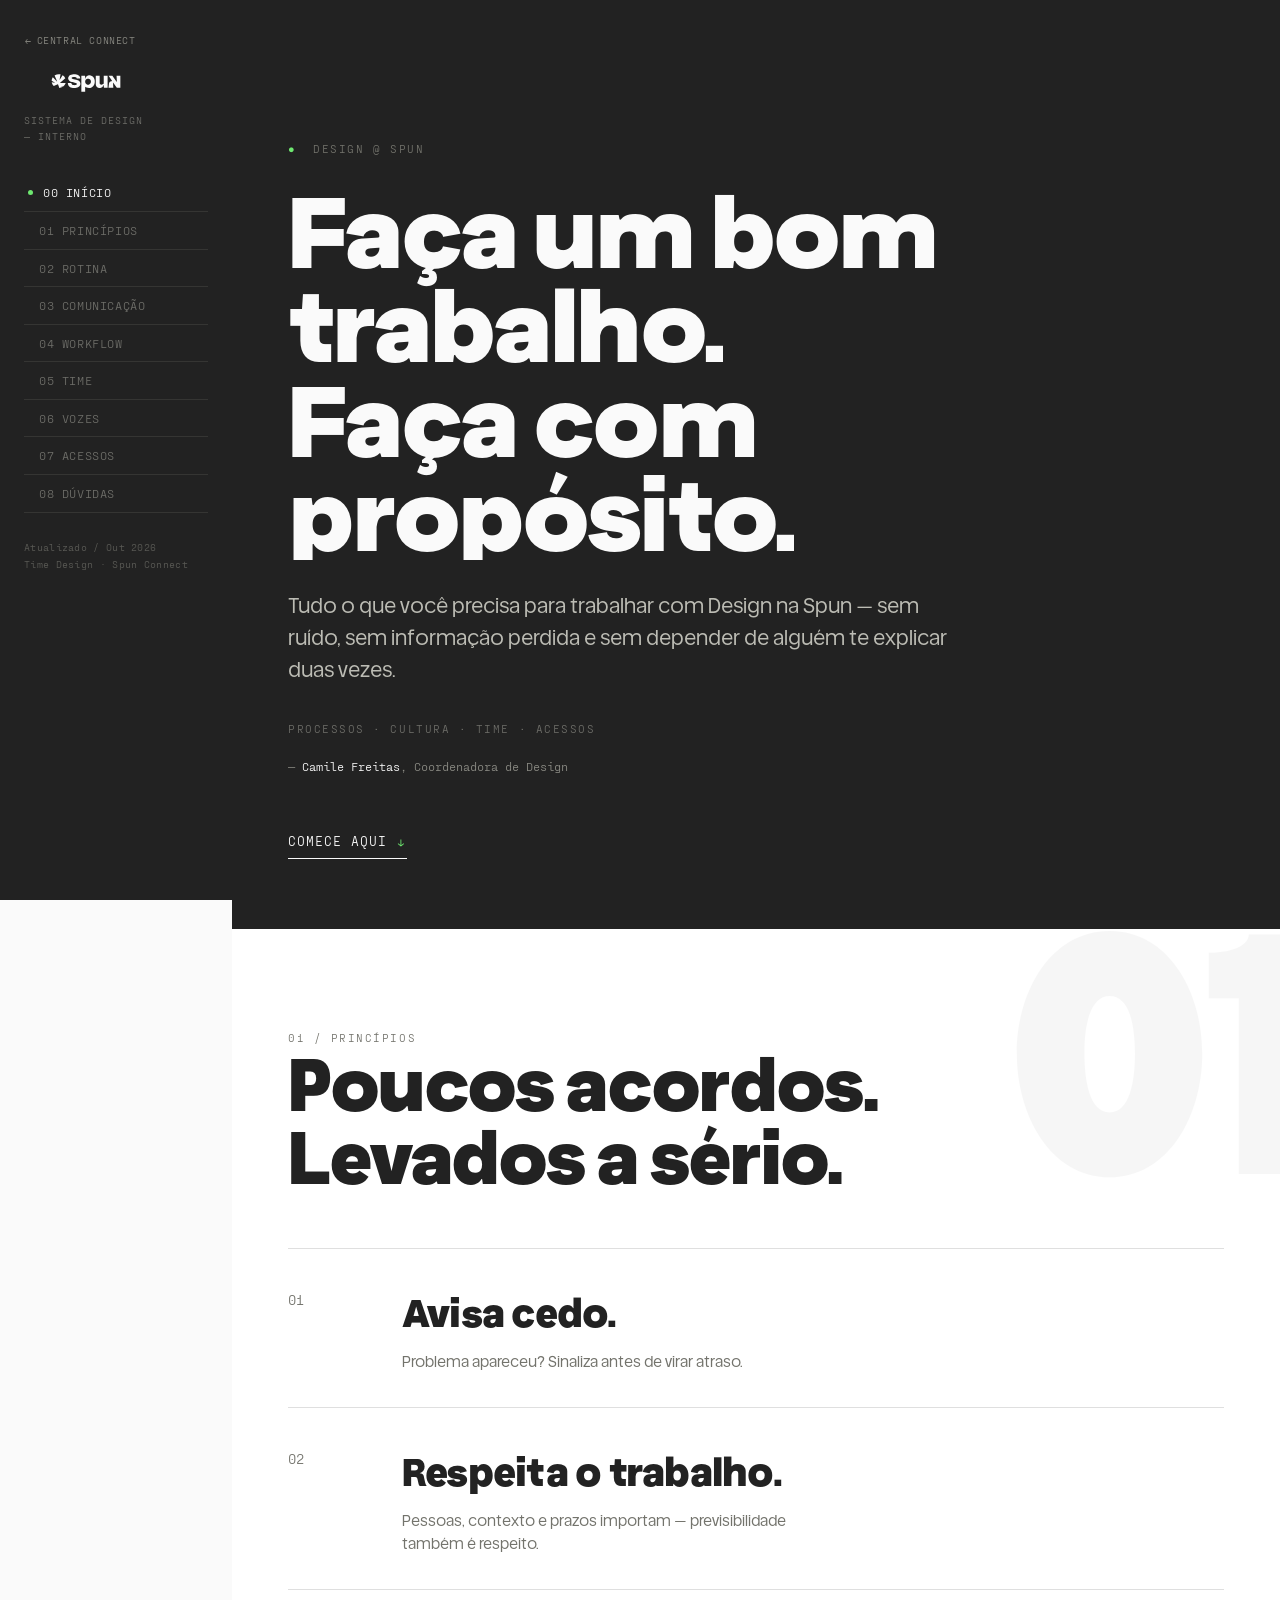
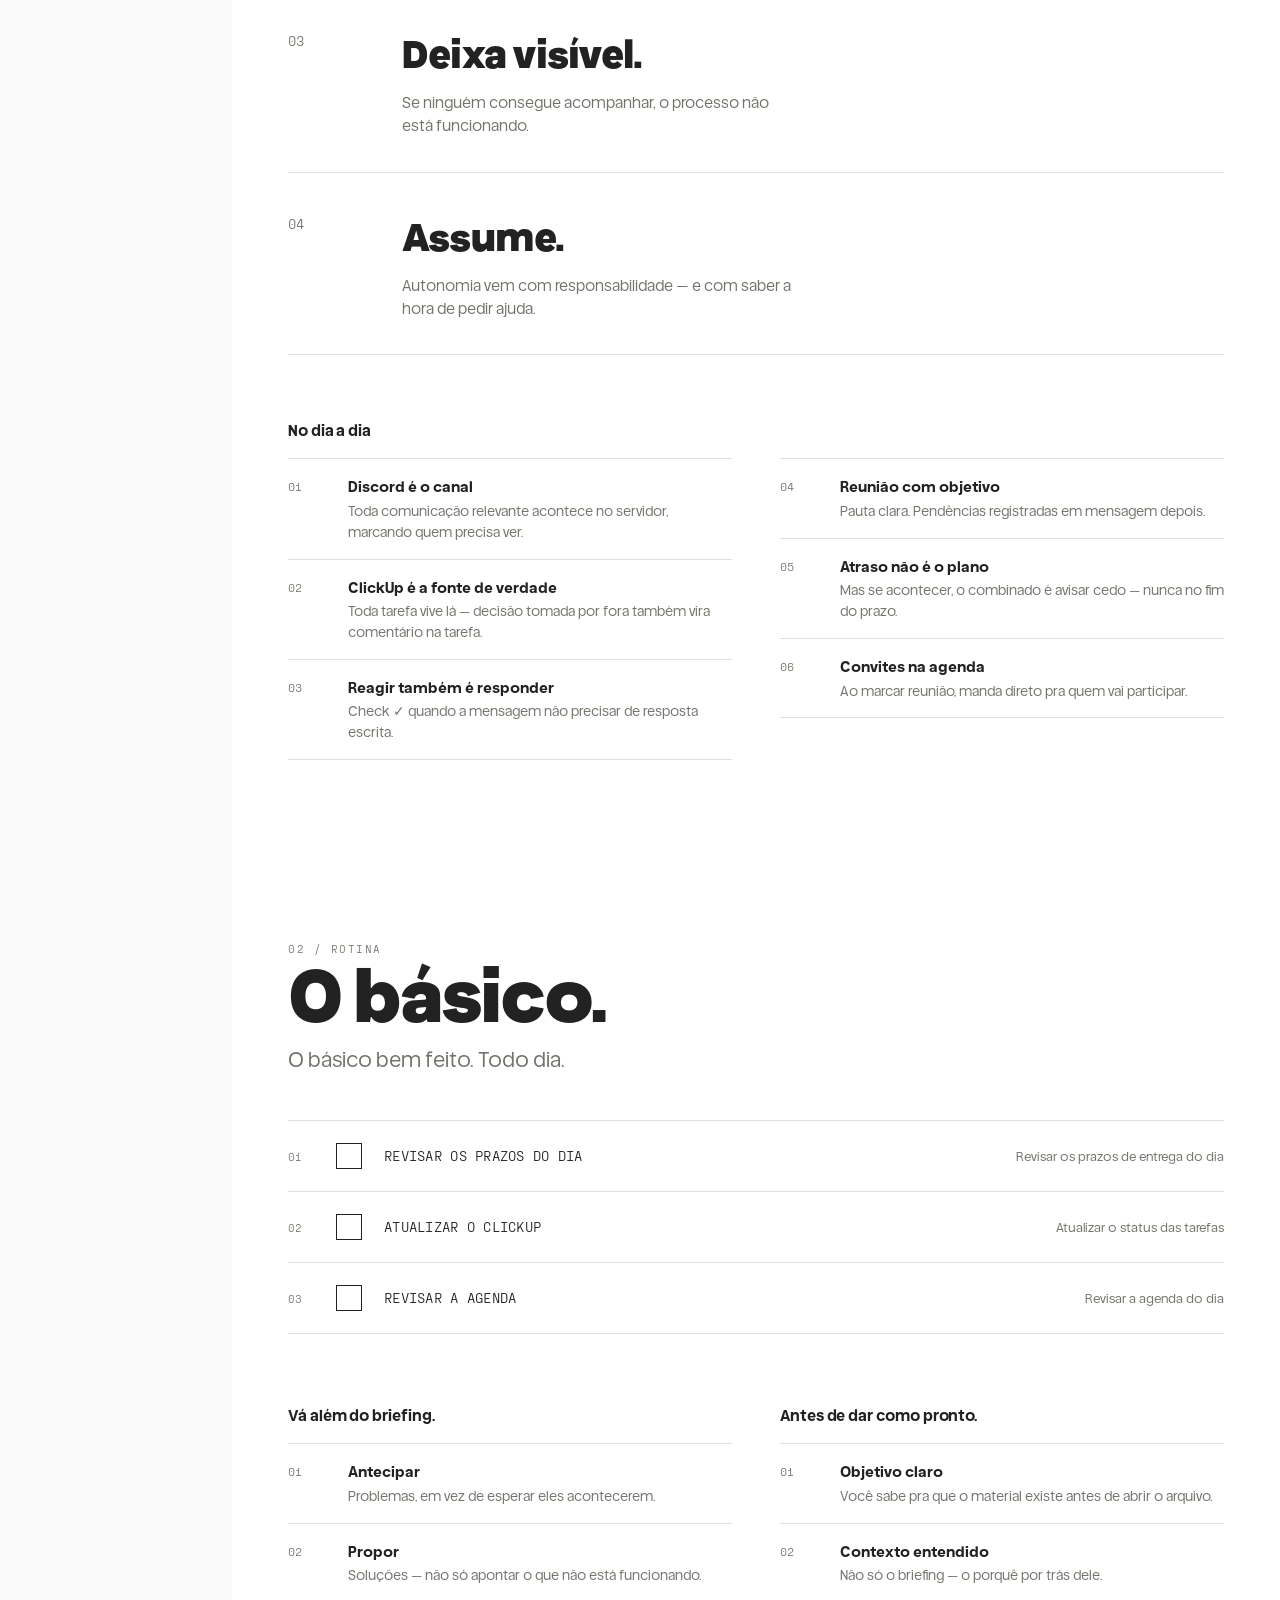
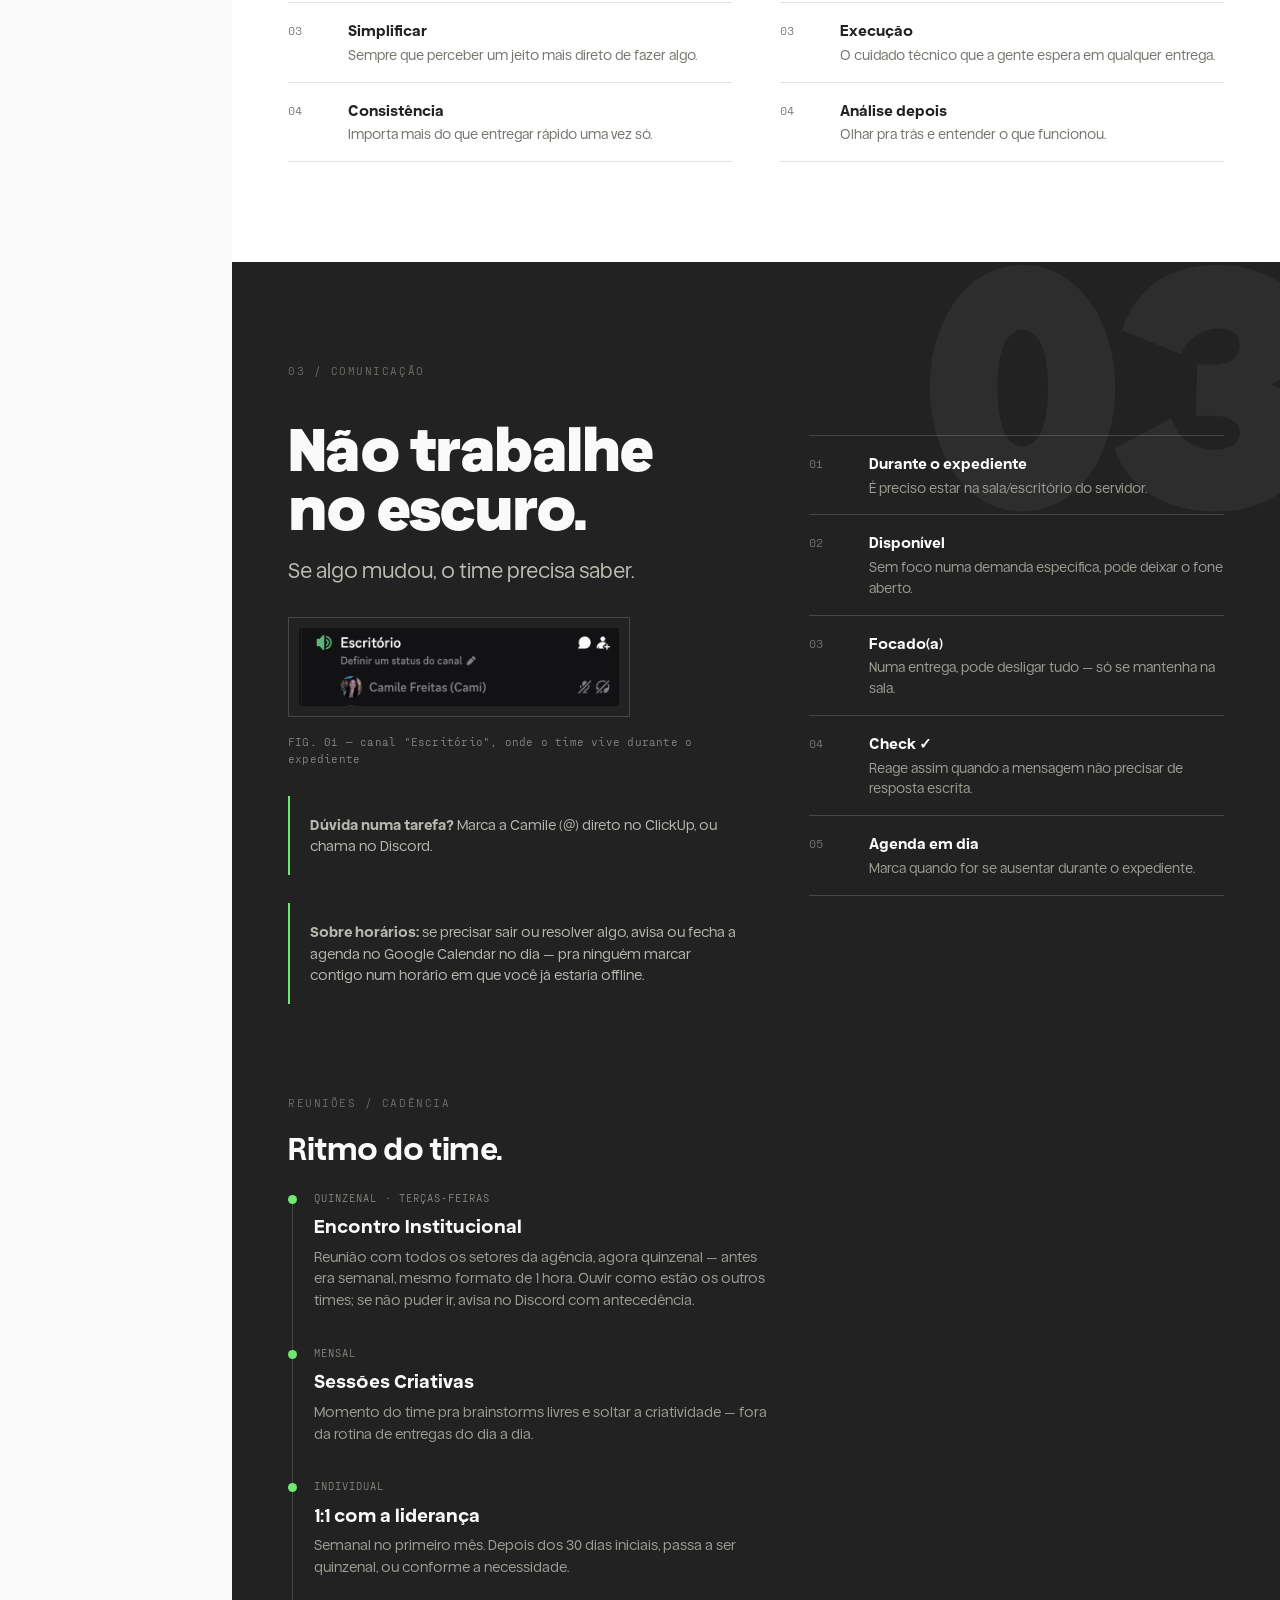
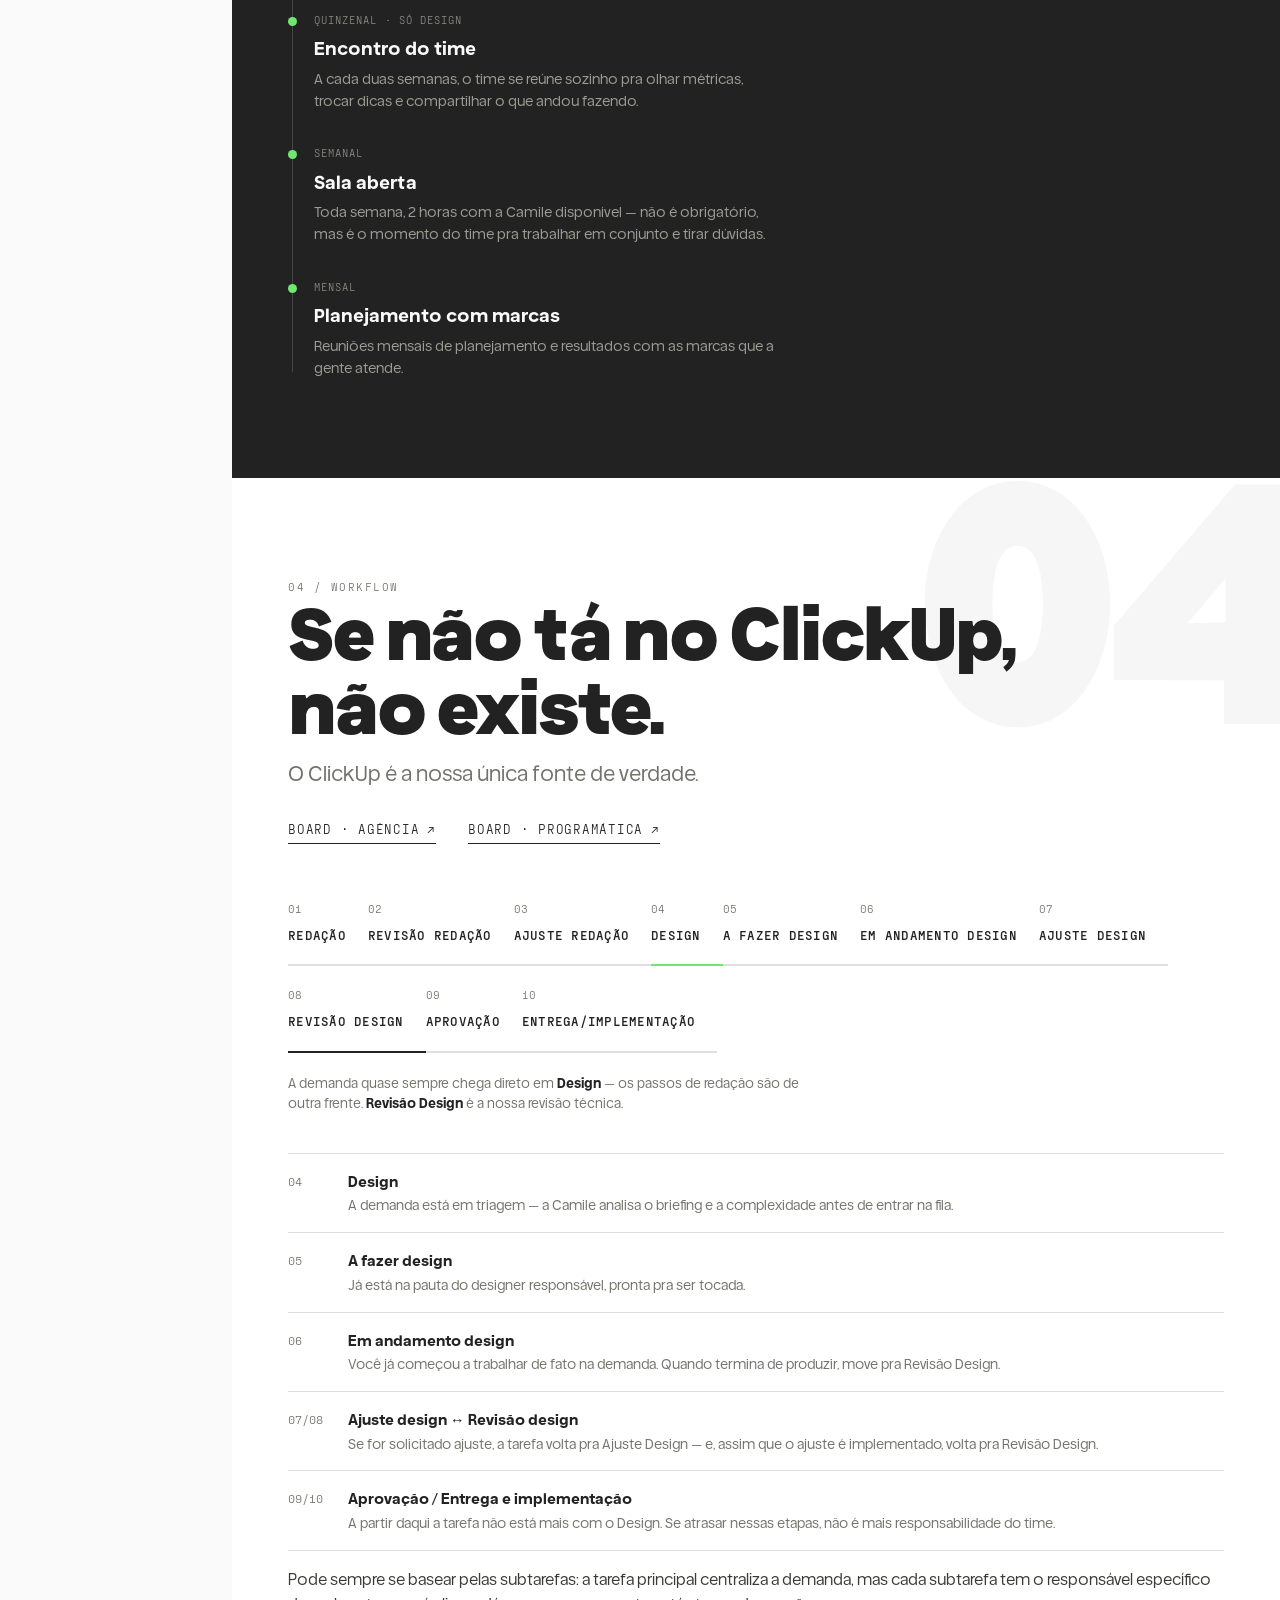
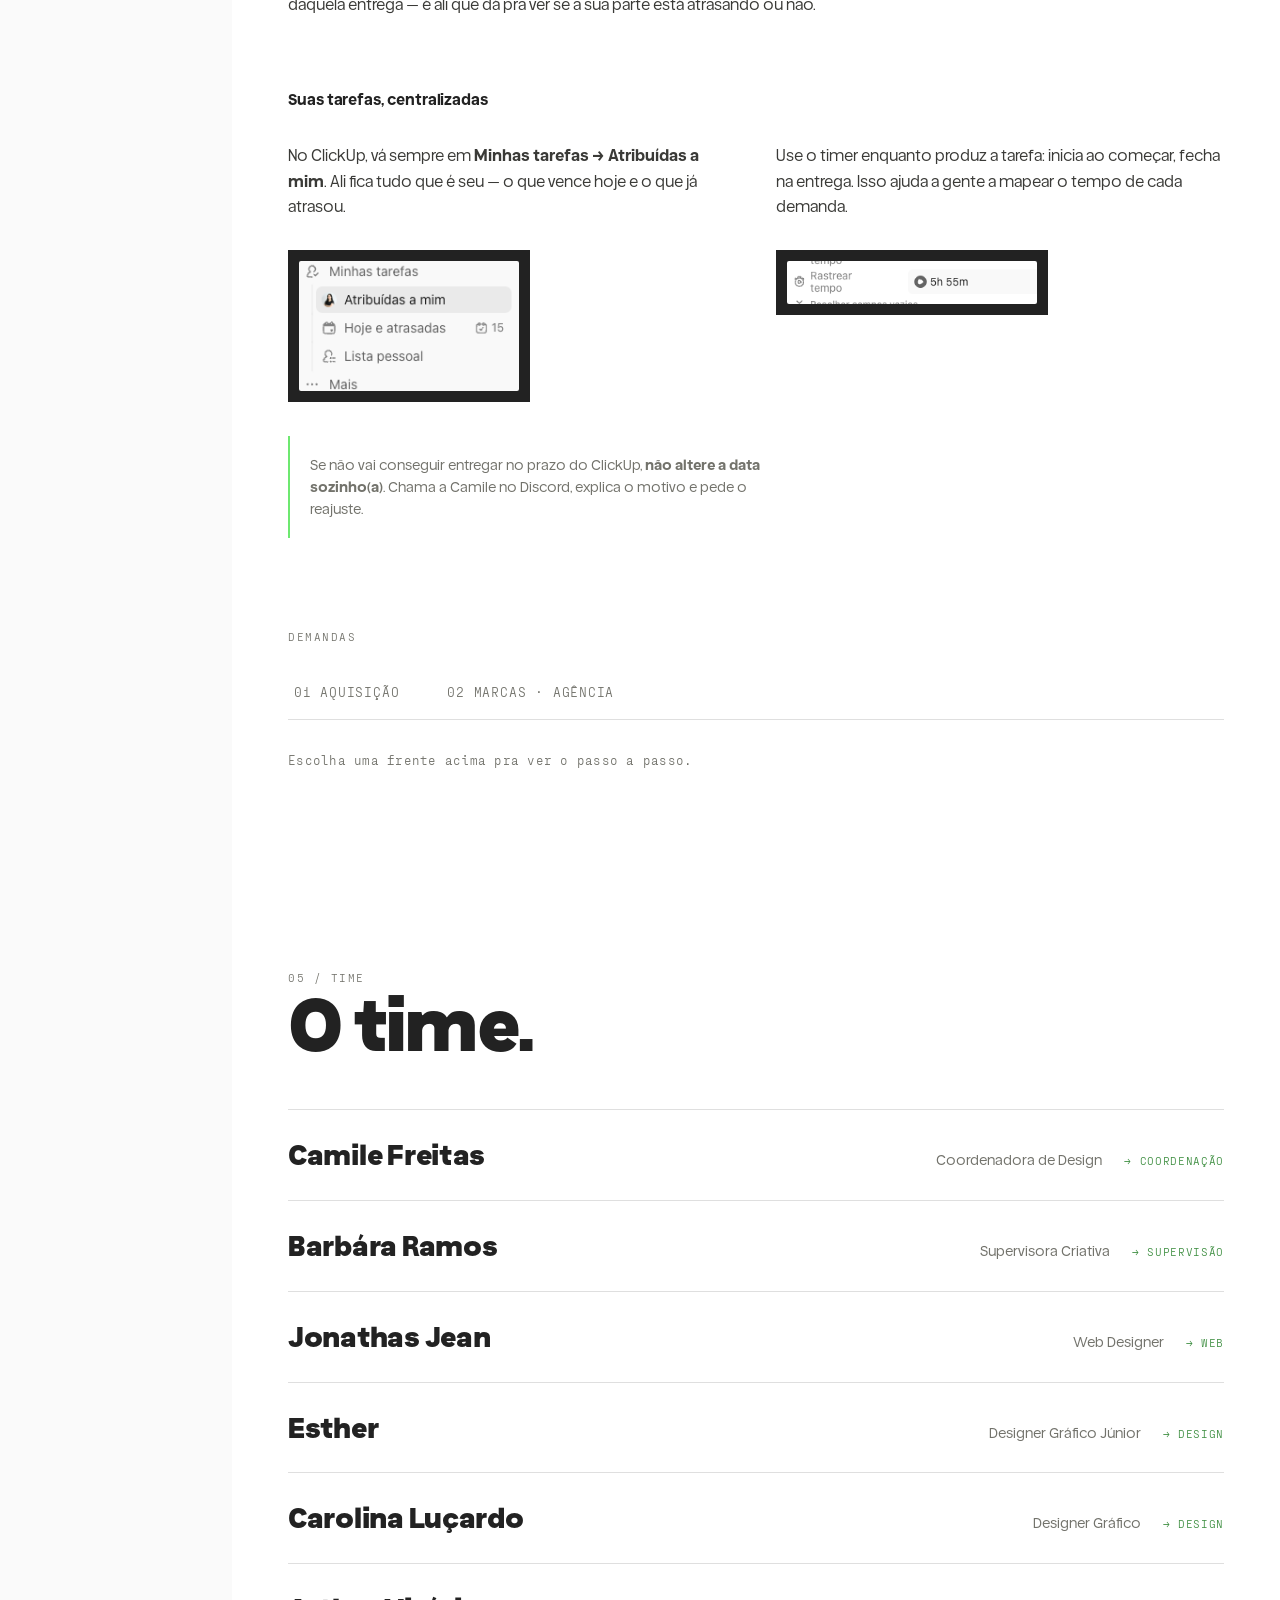
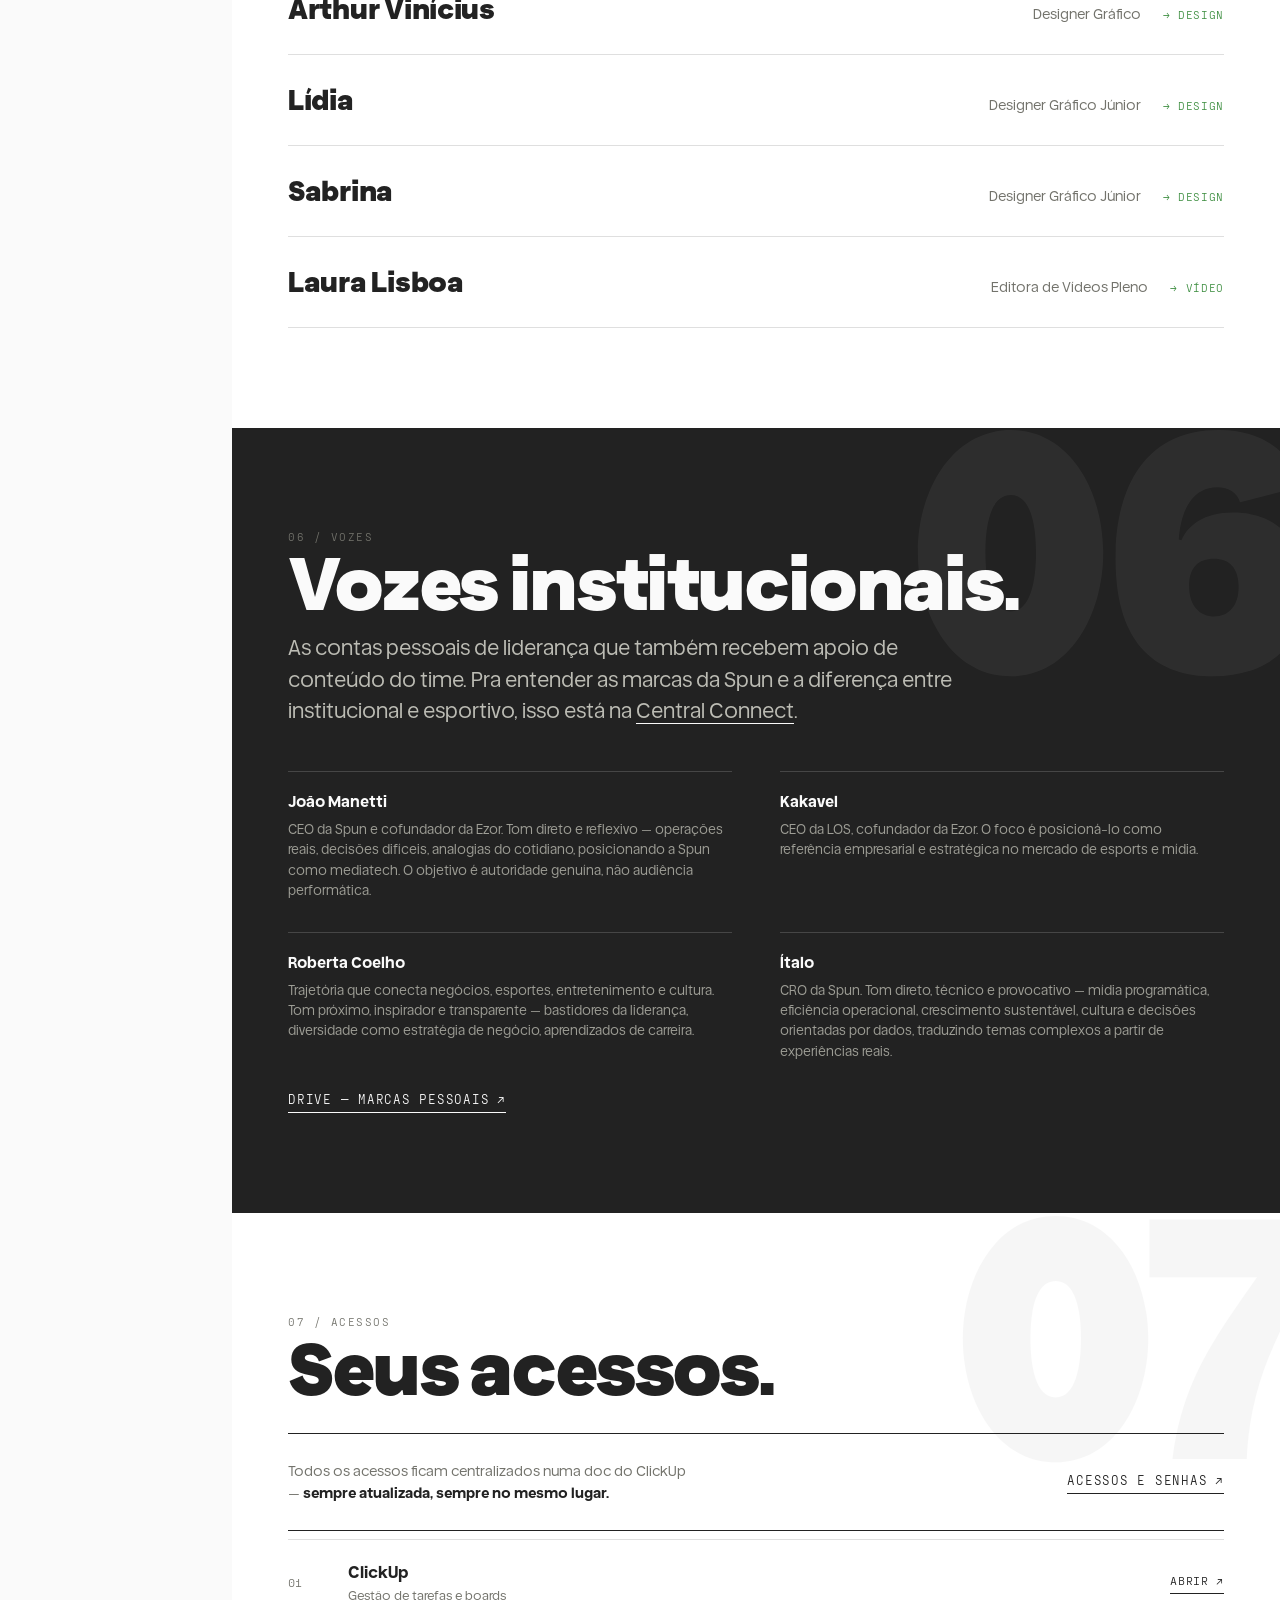
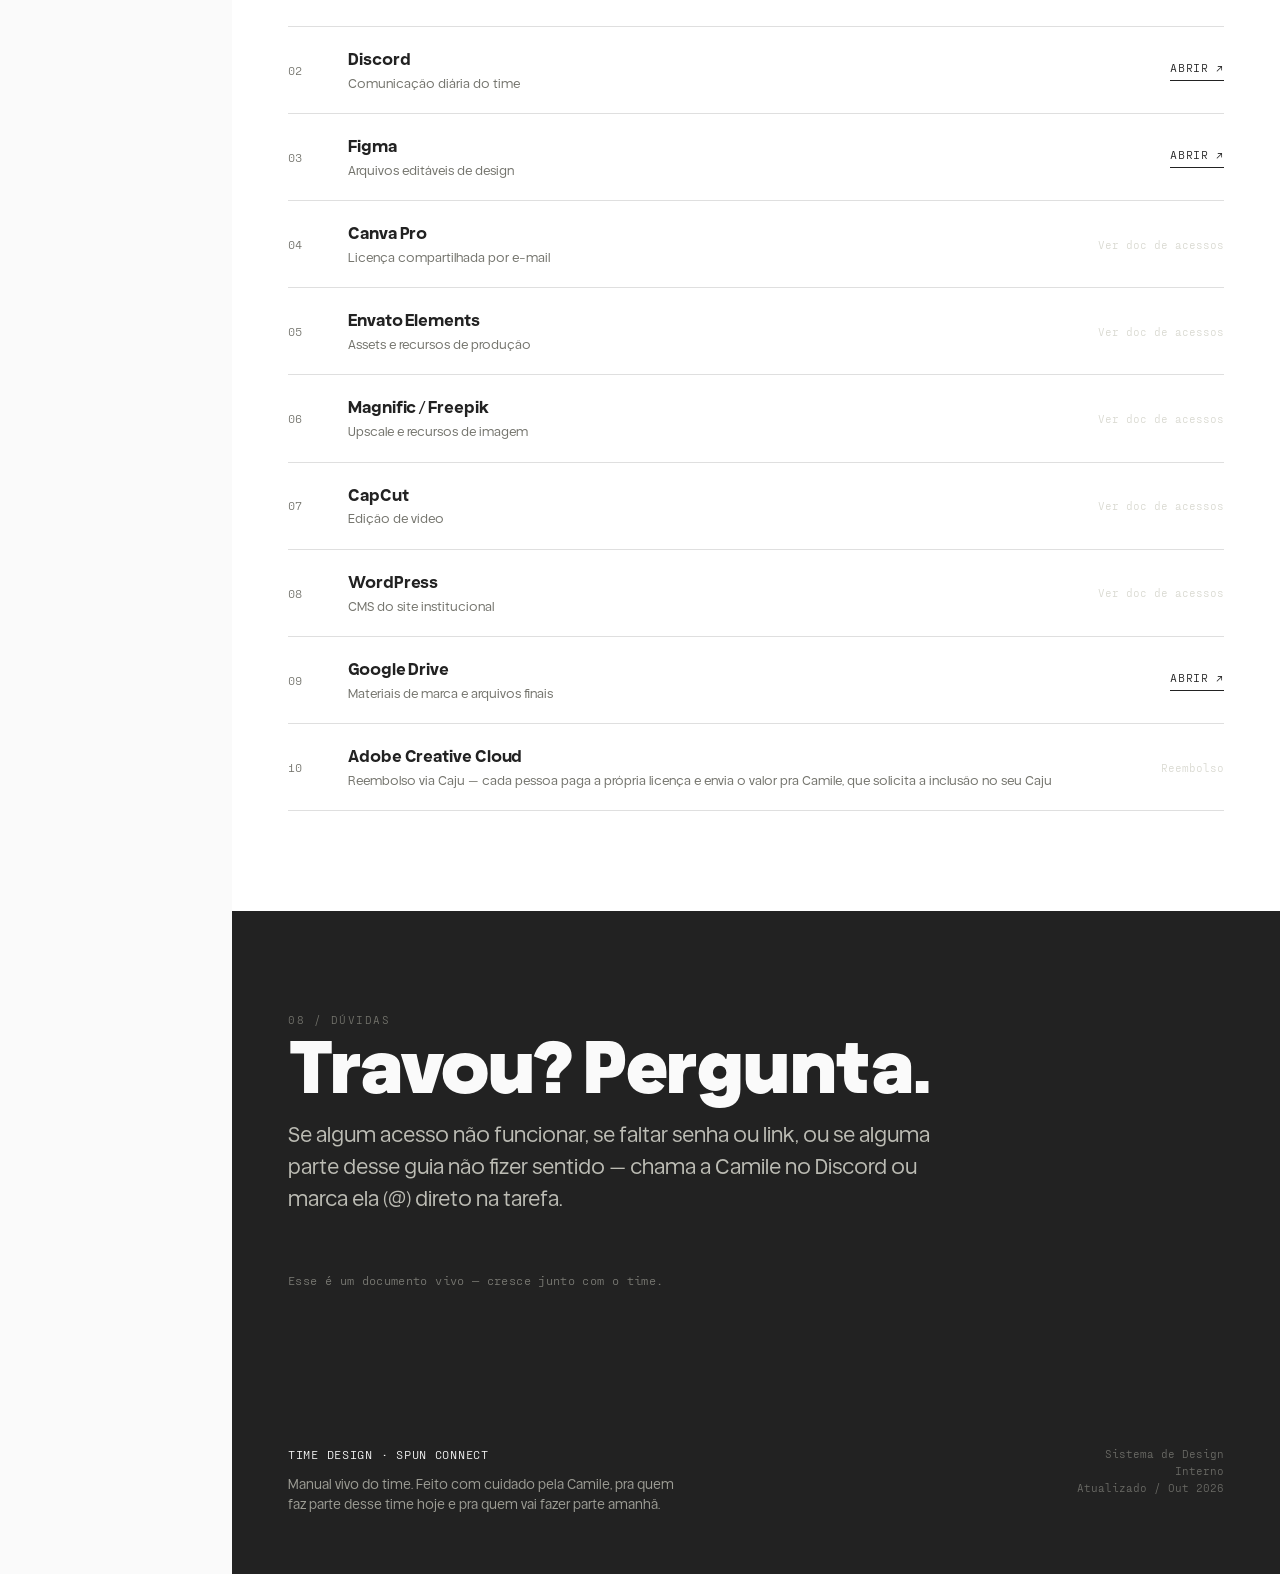
==== design.html @ 08d82df2 "Add files via upload" ====
<!DOCTYPE html>
<html lang="pt-BR">
<head>
<meta charset="UTF-8">
<meta name="viewport" content="width=device-width, initial-scale=1.0">
<title>Design @ Spun</title>
<link rel="stylesheet" href="assets/css/brand.css">
<style>
  #progress{
    position:fixed;top:0;left:0;height:2px;background:var(--green);
    width:0%;z-index:200;transition:width .1s linear;
  }

  .on-black .body-txt{color:#c9c9c2;}
  .on-black .gray-txt{color:#9d9d95;}
  .body-txt{font-size:15.5px;color:#3a3a37;line-height:1.65;}

  .on-black .rule,.rule.on-black{border-top-color:var(--line-on-dark);}

  /* ---------- app shell ---------- */
  .app{display:flex;min-height:100vh;}

  .sidebar{
    width:232px;flex-shrink:0;position:sticky;top:0;height:100vh;overflow-y:auto;
    background:var(--ink);color:var(--bg);
    padding:26px 24px 30px;
  }
  .sidebar::-webkit-scrollbar{width:5px;}
  .sidebar::-webkit-scrollbar-thumb{background:#3a3a38;}

  .side-back{
    display:inline-flex;align-items:center;gap:6px;font-family:var(--f-mono);font-size:10px;
    letter-spacing:0.06em;text-transform:uppercase;color:#8a8a83;margin-bottom:20px;transition:color .18s ease;
  }
  .side-back:hover{color:var(--green);}
  .side-back .arrow{transform:rotate(180deg);}
  .side-back:hover .arrow{transform:rotate(180deg) translateX(5px);}

  .side-logo{display:block;width:124px;margin-bottom:16px;}
  .side-logo img{width:100%;height:auto;}
  .side-tag{font-family:var(--f-mono);font-size:10px;letter-spacing:0.1em;text-transform:uppercase;color:#6d6d68;margin-bottom:30px;}

  .side-nav a{
    display:flex;align-items:center;gap:10px;
    font-family:var(--f-mono);font-size:12px;letter-spacing:0.05em;text-transform:uppercase;
    color:#6d6d68;padding:9px 0;border-bottom:1px solid #353533;
    transition:color .18s ease,padding-left .18s ease;cursor:pointer;
  }
  .side-nav a .dot{
    width:5px;height:5px;border-radius:50%;background:transparent;flex-shrink:0;transition:background .18s ease;
  }
  .side-nav a:hover{color:var(--bg);}
  .side-nav a.active{color:var(--bg);padding-left:4px;}
  .side-nav a.active .dot{background:var(--green);}

  .side-foot{margin-top:26px;font-family:var(--f-mono);font-size:10px;color:#5a5a55;line-height:1.7;letter-spacing:0.03em;}

  .menu-toggle{
    display:none;position:fixed;top:16px;left:16px;z-index:220;
    width:40px;height:40px;border:1px solid var(--ink);background:var(--bg);
    color:var(--ink);font-family:var(--f-mono);font-size:14px;
    align-items:center;justify-content:center;cursor:pointer;
  }
  .overlay{display:none;position:fixed;inset:0;background:rgba(34,34,34,0.7);z-index:150;}

  main{flex:1;min-width:0;}
  section{width:100%;padding:100px 56px;position:relative;overflow:hidden;}
  section.on-black{background:var(--ink);color:var(--bg);}
  section.on-white{background:var(--white);}
  .inner{max-width:var(--maxw);margin:0 auto;position:relative;z-index:2;}

  .bg-num{
    position:absolute;top:-4vw;right:-2vw;font-weight:900;font-size:26vw;line-height:1;
    color:var(--ink);opacity:0.035;z-index:1;pointer-events:none;letter-spacing:-0.04em;
  }
  section.on-black .bg-num{color:var(--bg);opacity:0.05;}

  .h-hero{font-weight:900;font-size:clamp(46px,7.6vw,108px);line-height:0.97;letter-spacing:-0.03em;}
  .h2{font-weight:900;font-size:clamp(36px,5.6vw,72px);line-height:1.02;letter-spacing:-0.03em;}
  .h3{font-weight:700;font-size:clamp(22px,2.6vw,30px);letter-spacing:-0.015em;}
  .lede{font-size:clamp(17px,1.6vw,21px);color:var(--gray);line-height:1.55;max-width:56ch;}

  /* ---------- hero ---------- */
  .hero{
    min-height:92vh;display:flex;flex-direction:column;justify-content:center;
    background:var(--ink);color:var(--bg);padding:140px 56px 70px;
  }
  .hero-inner{max-width:960px;}
  .hero .label{margin-bottom:26px;}
  .hero-lines{overflow:hidden;}
  .hero-lines span{display:block;transform:translateY(105%);transition:transform .9s cubic-bezier(.16,.9,.2,1);}
  .hero-lines.on span{transform:translateY(0);}
  .hero-lines:nth-of-type(1) span{transition-delay:.05s;}
  .hero .lede{margin-top:30px;color:#bcbcb4;}
  .hero-meta{
    margin-top:34px;font-family:var(--f-mono);font-size:11px;letter-spacing:0.14em;
    text-transform:uppercase;color:#6d6d68;
  }
  .hero-sign{margin-top:20px;font-family:var(--f-mono);font-size:12px;color:#8a8a83;}
  .hero-sign b{color:var(--bg);font-weight:500;}
  .hero-cta{
    margin-top:56px;display:inline-flex;align-items:center;gap:10px;
    font-family:var(--f-mono);font-size:13px;letter-spacing:0.08em;text-transform:uppercase;
    color:var(--bg);border-bottom:1px solid var(--bg);padding-bottom:6px;
  }
  .hero-cta .acid{color:var(--green);}
  .label .acid{color:var(--green);}

  /* ---------- principles ---------- */
  .principle{
    display:grid;grid-template-columns:90px 1fr;gap:24px;align-items:start;
    padding:34px 0;border-bottom:1px solid var(--line);transition:background .2s ease;
  }
  .principle:first-of-type{border-top:1px solid var(--line);}
  .principle:hover{background:rgba(34,34,34,0.025);}
  .principle .pnum{font-family:var(--f-mono);font-size:14px;color:var(--gray);padding-top:6px;}
  .principle h3{
    font-weight:900;font-size:clamp(22px,3.2vw,38px);letter-spacing:-0.02em;
    transition:transform .3s cubic-bezier(.2,.8,.2,1);display:inline-block;
  }
  .principle:hover h3{transform:translateX(10px);}
  .principle p{margin-top:8px;font-size:15px;color:var(--gray);max-width:44ch;}

  .detail-list{margin-top:16px;}
  .detail-row{
    display:grid;grid-template-columns:44px 1fr;gap:16px;padding:16px 0;border-bottom:1px solid var(--line);
  }
  .detail-row:first-child{border-top:1px solid var(--line);}
  .detail-row .dnum{font-family:var(--f-mono);font-size:12px;color:var(--gray);padding-top:2px;}
  .detail-row strong{display:block;font-size:14.5px;font-weight:700;}
  .detail-row span{display:block;margin-top:3px;font-size:13.5px;color:var(--gray);}

  /* ---------- routine checklist ---------- */
  .check-row{
    display:flex;align-items:center;gap:22px;padding:22px 0;border-bottom:1px solid var(--line);cursor:pointer;
  }
  .check-row:first-child{border-top:1px solid var(--line);}
  .check-box{
    width:26px;height:26px;border:1.5px solid var(--ink);flex-shrink:0;position:relative;transition:background .15s ease;
  }
  .check-row.checked .check-box{background:var(--ink);}
  .check-row.checked .check-box::after{
    content:"";position:absolute;left:7px;top:3px;width:6px;height:13px;
    border-right:2px solid var(--green);border-bottom:2px solid var(--green);transform:rotate(40deg);
  }
  .check-num{font-family:var(--f-mono);font-size:11px;color:var(--gray);width:26px;flex-shrink:0;}
  .check-label{font-family:var(--f-mono);font-size:14px;letter-spacing:0.02em;text-transform:uppercase;flex:1;}
  .check-row.checked .check-label{color:var(--gray);text-decoration:line-through;}
  .check-sub{font-size:12.5px;color:var(--gray);margin-left:auto;text-align:right;display:none;}
  @media(min-width:700px){.check-sub{display:block;}}

  .list-2col{display:grid;grid-template-columns:1fr 1fr;gap:0 48px;}
  @media(max-width:760px){.list-2col{grid-template-columns:1fr;}}

  /* ---------- communication split ---------- */
  .split{display:grid;grid-template-columns:1.1fr 1fr;gap:64px;align-items:start;}
  @media(max-width:900px){.split{grid-template-columns:1fr;gap:40px;}}
  .split-rules .detail-row strong,.split-rules .detail-row span{color:inherit;}
  .on-black .detail-row{border-bottom-color:var(--line-on-dark);}
  .on-black .detail-row:first-child{border-top-color:var(--line-on-dark);}
  .on-black .detail-row .dnum{color:#7a7a74;}
  .on-black .detail-row span{color:#9d9d95;}

  .figure{margin-top:30px;}
  .figure-frame{
    border:1px solid var(--ink);background:var(--ink);padding:10px;display:inline-block;max-width:100%;
  }
  .on-black .figure-frame{border-color:var(--line-on-dark);}
  .figure-frame img{border-radius:2px;}
  .figure-cap{margin-top:10px;font-family:var(--f-mono);font-size:11px;color:var(--gray);letter-spacing:0.02em;}
  .on-black .figure-cap{color:#8a8a83;}

  .callout{
    margin-top:28px;padding:18px 0 18px 20px;border-left:2px solid var(--green);font-size:14px;color:var(--gray);max-width:60ch;
  }
  .callout b{color:inherit;font-weight:700;}
  .on-black .callout{color:#b7b7b0;}

  /* ---------- timeline (meetings) ---------- */
  .timeline{margin-top:18px;position:relative;padding-left:26px;}
  .timeline::before{content:"";position:absolute;left:4px;top:6px;bottom:6px;width:1px;background:var(--line-on-dark);}
  .tl-item{position:relative;padding:0 0 34px;}
  .tl-item:last-child{padding-bottom:0;}
  .tl-item::before{
    content:"";position:absolute;left:-26px;top:5px;width:9px;height:9px;border-radius:50%;background:var(--green);
  }
  .tl-cadence{font-family:var(--f-mono);font-size:10.5px;letter-spacing:0.1em;text-transform:uppercase;color:#8a8a83;}
  .tl-item h4{font-weight:700;font-size:18px;margin-top:6px;}
  .tl-item p{margin-top:6px;font-size:14px;color:#9d9d95;max-width:58ch;}

  /* ---------- workflow pipeline ---------- */
  .pipeline-flow{margin-top:36px;display:flex;flex-wrap:wrap;gap:0;}
  .pf-step{
    flex:0 1 auto;padding:20px 22px 20px 0;border-bottom:2px solid var(--line);position:relative;
  }
  .pf-step .pf-num{font-family:var(--f-mono);font-size:11px;color:var(--gray);}
  .pf-step .pf-name{
    font-family:var(--f-mono);font-weight:700;font-size:12.5px;letter-spacing:0.02em;text-transform:uppercase;margin-top:8px;white-space:nowrap;
  }
  .pf-step.key{border-bottom-color:var(--green);}
  .pf-step.key .pf-name{color:var(--ink);}
  .pf-step.review{border-bottom-color:var(--ink);}
  @media(max-width:760px){.pf-step .pf-name{font-size:11px;letter-spacing:0;} .pf-step{padding-right:14px;}}
  .pf-note{margin-top:20px;font-size:13px;color:var(--gray);max-width:66ch;}
  .pf-note b{color:var(--ink);}

  .two-col-figs{display:grid;grid-template-columns:1fr 1fr;gap:40px;margin-top:32px;}
  @media(max-width:760px){.two-col-figs{grid-template-columns:1fr;}}
  .fig-block .label{margin-bottom:10px;}

  .cta-row{margin-top:30px;display:flex;gap:32px;flex-wrap:wrap;}
  .cta-link{
    font-family:var(--f-mono);font-size:12.5px;letter-spacing:0.06em;text-transform:uppercase;
    border-bottom:1px solid var(--ink);padding-bottom:4px;display:inline-flex;align-items:center;gap:8px;
  }
  .on-black .cta-link{border-bottom-color:var(--bg);}

  /* ---------- demand tabs ---------- */
  .demand-tabs{display:flex;gap:36px;margin-top:36px;border-bottom:1px solid var(--line);}
  .dtab-btn{
    font-family:var(--f-mono);font-size:13px;letter-spacing:0.06em;text-transform:uppercase;
    color:var(--gray);padding-bottom:16px;border-bottom:2px solid transparent;margin-bottom:-1px;
    cursor:pointer;transition:color .18s ease,border-color .18s ease;background:none;border-left:none;border-right:none;border-top:none;
  }
  .dtab-btn:hover{color:var(--ink);}
  .dtab-btn.active{color:var(--ink);border-bottom-color:var(--ink);}
  .demand-empty{margin-top:30px;font-family:var(--f-mono);font-size:12.5px;color:var(--gray);letter-spacing:0.02em;}
  .demand-empty.hidden{display:none;}
  .demand-panel{display:none;margin-top:34px;}
  .demand-panel.active{display:block;}

  .steplist{margin-top:8px;}
  .step-row{display:grid;grid-template-columns:40px 1fr;gap:16px;padding:18px 0;border-bottom:1px solid var(--line);}
  .step-row:first-child{border-top:1px solid var(--line);}
  .step-row .snum{font-family:var(--f-mono);font-size:12px;color:var(--gray);padding-top:2px;}
  .step-row p{font-size:14.5px;color:#3a3a37;}
  .step-row strong{color:var(--ink);}

  h4.sub{font-weight:700;font-size:15px;margin:34px 0 4px;letter-spacing:-0.005em;}
  h4.sub:first-child{margin-top:0;}
  p.sub-lede{font-size:13.5px;color:var(--gray);margin-bottom:2px;}

  /* ---------- crew directory ---------- */
  .crew-row{
    display:grid;grid-template-columns:1fr auto auto;gap:22px;align-items:baseline;
    padding:24px 0;border-bottom:1px solid var(--line);transition:padding-left .2s ease;
  }
  .crew-row:first-child{border-top:1px solid var(--line);}
  .crew-row:hover{padding-left:8px;}
  .crew-row.lead .crew-name{color:var(--ink);}
  .crew-name{font-weight:900;font-size:clamp(19px,2.4vw,27px);letter-spacing:-0.01em;}
  .crew-role{font-size:14px;color:var(--gray);white-space:nowrap;}
  .crew-tag{font-family:var(--f-mono);font-size:11px;letter-spacing:0.06em;text-transform:uppercase;color:#3f8f42;white-space:nowrap;}
  @media(max-width:640px){.crew-row{grid-template-columns:1fr;gap:4px;}.crew-tag{order:3;}}
  .crew-foot{margin-top:18px;font-family:var(--f-mono);font-size:11px;color:var(--gray);}

  /* ---------- voices ---------- */
  .voices-cols{display:grid;grid-template-columns:1fr 1fr;gap:32px 48px;margin-top:14px;}
  @media(max-width:700px){.voices-cols{grid-template-columns:1fr;}}
  .voice-item{padding-top:18px;border-top:1px solid var(--line-on-dark);}
  .voice-item h4{font-weight:700;font-size:15px;}
  .voice-item p{margin-top:6px;font-size:13px;color:#9d9d95;}

  /* ---------- setup index ---------- */
  .index-row{
    display:grid;grid-template-columns:44px 1fr auto;gap:16px;align-items:center;
    padding:20px 0;border-bottom:1px solid var(--line);
  }
  .index-row:first-child{border-top:1px solid var(--line);}
  .index-row .inum{font-family:var(--f-mono);font-size:12px;color:var(--gray);}
  .index-row .iname{font-weight:700;font-size:16px;letter-spacing:-0.005em;}
  .index-row .idesc{font-size:12.5px;color:var(--gray);margin-top:2px;}
  .index-row .iopen{
    font-family:var(--f-mono);font-size:11.5px;letter-spacing:0.06em;text-transform:uppercase;
    border-bottom:1px solid var(--ink);padding-bottom:3px;white-space:nowrap;
  }
  .index-row .imuted{font-family:var(--f-mono);font-size:11px;color:var(--light-gray);white-space:nowrap;}

  .setup-cta{
    margin-top:30px;padding:26px 0;border-top:1px solid var(--ink);border-bottom:1px solid var(--ink);
    display:flex;flex-wrap:wrap;align-items:center;justify-content:space-between;gap:16px;
  }
  .setup-cta .txt{max-width:50ch;font-size:14px;color:var(--gray);}
  .setup-cta .txt b{color:var(--ink);}

  /* ---------- ask / closing ---------- */
  .closing-line{margin-top:56px;font-family:var(--f-mono);font-size:12px;color:#7a7a74;letter-spacing:0.03em;}

  .back-to-top{
    position:fixed;bottom:24px;right:24px;z-index:120;
    width:42px;height:42px;border:1px solid var(--ink);background:var(--bg);color:var(--ink);
    font-family:var(--f-mono);font-size:15px;cursor:pointer;
    opacity:0;pointer-events:none;transition:opacity .2s ease,transform .2s ease;
  }
  .back-to-top.show{opacity:1;pointer-events:auto;}
  .back-to-top:hover{transform:translateY(-3px);background:var(--ink);color:var(--green);border-color:var(--ink);}

  @media(max-width:900px){
    .sidebar{position:fixed;left:0;top:0;z-index:190;transform:translateX(-100%);transition:transform .25s ease;width:78vw;max-width:300px;}
    .sidebar.open{transform:translateX(0);}
    .menu-toggle{display:flex;}
    .overlay.show{display:block;}
    section{padding:76px 24px;}
    .hero{padding:96px 24px 56px;}
  }
</style>
</head>
<body>

<div id="progress"></div>
<button class="menu-toggle" id="menuToggle" aria-label="Abrir menu">☰</button>
<div class="overlay" id="overlay"></div>

<div class="app">
  <aside class="sidebar" id="sidebar">
    <a class="side-back" href="index.html"><span class="arrow">→</span> Central Connect</a>
    <a class="side-logo" href="#top"><img src="assets/logo/logo-horizontal-fafafa.svg" alt="Spun"></a>
    <div class="side-tag">Sistema de Design<br>— interno</div>

    <nav class="side-nav">
      <a href="#top"><span class="dot"></span>00 Início</a>
      <a href="#principles"><span class="dot"></span>01 Princípios</a>
      <a href="#routine"><span class="dot"></span>02 Rotina</a>
      <a href="#communication"><span class="dot"></span>03 Comunicação</a>
      <a href="#workflow"><span class="dot"></span>04 Workflow</a>
      <a href="#crew"><span class="dot"></span>05 Time</a>
      <a href="#ecosystem"><span class="dot"></span>06 Vozes</a>
      <a href="#setup"><span class="dot"></span>07 Acessos</a>
      <a href="#ask"><span class="dot"></span>08 Dúvidas</a>
    </nav>

    <div class="side-foot">Atualizado / Out 2026<br>Time Design · Spun Connect</div>
  </aside>

  <main>
    <header class="hero" id="top">
      <div class="hero-inner">
        <div class="label"><span class="acid">●</span>&nbsp; Design @ Spun</div>
        <h1 class="h-hero">
          <div class="hero-lines"><span>Faça um bom trabalho.</span></div>
          <div class="hero-lines"><span>Faça com propósito.</span></div>
        </h1>
        <p class="lede">Tudo o que você precisa para trabalhar com Design na Spun — sem ruído, sem informação perdida e sem depender de alguém te explicar duas vezes.</p>
        <div class="hero-meta">Processos · Cultura · Time · Acessos</div>
        <div class="hero-sign">— <b>Camile Freitas</b>, Coordenadora de Design</div>
        <a class="hero-cta" href="#principles">Comece aqui <span class="arrow acid">↓</span></a>
      </div>
    </header>

    <section class="on-white" id="principles">
      <span class="bg-num">01</span>
      <div class="inner">
        <div class="label">01 / Princípios</div>
        <h2 class="h2 reveal">Poucos acordos.<br>Levados a sério.</h2>

        <div style="margin-top:56px;">
          <div class="principle reveal">
            <div class="pnum mono">01</div>
            <div><h3>Avisa cedo.</h3><p>Problema apareceu? Sinaliza antes de virar atraso.</p></div>
          </div>
          <div class="principle reveal">
            <div class="pnum mono">02</div>
            <div><h3>Respeita o trabalho.</h3><p>Pessoas, contexto e prazos importam — previsibilidade também é respeito.</p></div>
          </div>
          <div class="principle reveal">
            <div class="pnum mono">03</div>
            <div><h3>Deixa visível.</h3><p>Se ninguém consegue acompanhar, o processo não está funcionando.</p></div>
          </div>
          <div class="principle reveal">
            <div class="pnum mono">04</div>
            <div><h3>Assume.</h3><p>Autonomia vem com responsabilidade — e com saber a hora de pedir ajuda.</p></div>
          </div>
        </div>

        <h4 class="sub reveal" style="margin-top:64px;">No dia a dia</h4>
        <div class="detail-list list-2col reveal">
          <div>
            <div class="detail-row"><div class="dnum">01</div><div><strong>Discord é o canal</strong><span>Toda comunicação relevante acontece no servidor, marcando quem precisa ver.</span></div></div>
            <div class="detail-row"><div class="dnum">02</div><div><strong>ClickUp é a fonte de verdade</strong><span>Toda tarefa vive lá — decisão tomada por fora também vira comentário na tarefa.</span></div></div>
            <div class="detail-row"><div class="dnum">03</div><div><strong>Reagir também é responder</strong><span>Check ✓ quando a mensagem não precisar de resposta escrita.</span></div></div>
          </div>
          <div>
            <div class="detail-row"><div class="dnum">04</div><div><strong>Reunião com objetivo</strong><span>Pauta clara. Pendências registradas em mensagem depois.</span></div></div>
            <div class="detail-row"><div class="dnum">05</div><div><strong>Atraso não é o plano</strong><span>Mas se acontecer, o combinado é avisar cedo — nunca no fim do prazo.</span></div></div>
            <div class="detail-row"><div class="dnum">06</div><div><strong>Convites na agenda</strong><span>Ao marcar reunião, manda direto pra quem vai participar.</span></div></div>
          </div>
        </div>
      </div>
    </section>

    <section class="on-white" id="routine" style="padding-top:80px;">
      <div class="inner">
        <div class="label">02 / Rotina</div>
        <h2 class="h2 reveal">O básico.</h2>
        <p class="lede reveal" style="margin-top:14px;">O básico bem feito. Todo dia.</p>

        <div style="margin-top:44px;" class="reveal">
          <div class="check-row" onclick="this.classList.toggle('checked')">
            <div class="check-num">01</div>
            <div class="check-box"></div>
            <div class="check-label">Revisar os prazos do dia</div>
            <div class="check-sub gray-txt">Revisar os prazos de entrega do dia</div>
          </div>
          <div class="check-row" onclick="this.classList.toggle('checked')">
            <div class="check-num">02</div>
            <div class="check-box"></div>
            <div class="check-label">Atualizar o ClickUp</div>
            <div class="check-sub gray-txt">Atualizar o status das tarefas</div>
          </div>
          <div class="check-row" onclick="this.classList.toggle('checked')">
            <div class="check-num">03</div>
            <div class="check-box"></div>
            <div class="check-label">Revisar a agenda</div>
            <div class="check-sub gray-txt">Revisar a agenda do dia</div>
          </div>
        </div>

        <div class="list-2col" style="margin-top:70px;">
          <div class="reveal">
            <h4 class="sub">Vá além do briefing.</h4>
            <div class="detail-list">
              <div class="detail-row"><div class="dnum">01</div><div><strong>Antecipar</strong><span>Problemas, em vez de esperar eles acontecerem.</span></div></div>
              <div class="detail-row"><div class="dnum">02</div><div><strong>Propor</strong><span>Soluções — não só apontar o que não está funcionando.</span></div></div>
              <div class="detail-row"><div class="dnum">03</div><div><strong>Simplificar</strong><span>Sempre que perceber um jeito mais direto de fazer algo.</span></div></div>
              <div class="detail-row"><div class="dnum">04</div><div><strong>Consistência</strong><span>Importa mais do que entregar rápido uma vez só.</span></div></div>
            </div>
          </div>
          <div class="reveal">
            <h4 class="sub">Antes de dar como pronto.</h4>
            <div class="detail-list">
              <div class="detail-row"><div class="dnum">01</div><div><strong>Objetivo claro</strong><span>Você sabe pra que o material existe antes de abrir o arquivo.</span></div></div>
              <div class="detail-row"><div class="dnum">02</div><div><strong>Contexto entendido</strong><span>Não só o briefing — o porquê por trás dele.</span></div></div>
              <div class="detail-row"><div class="dnum">03</div><div><strong>Execução</strong><span>O cuidado técnico que a gente espera em qualquer entrega.</span></div></div>
              <div class="detail-row"><div class="dnum">04</div><div><strong>Análise depois</strong><span>Olhar pra trás e entender o que funcionou.</span></div></div>
            </div>
          </div>
        </div>
      </div>
    </section>

    <section class="on-black" id="communication">
      <span class="bg-num">03</span>
      <div class="inner">
        <div class="label">03 / Comunicação</div>

        <div class="split" style="margin-top:40px;">
          <div class="reveal">
            <h2 class="h2" style="font-size:clamp(34px,4.6vw,58px);">Não trabalhe<br>no escuro.</h2>
            <p class="lede" style="color:#bcbcb4;margin-top:18px;">Se algo mudou, o time precisa saber.</p>

            <div class="figure">
              <div class="figure-frame"><img style="max-width:320px;" src="[data-uri]" alt="Canal Escritório no Discord"></div>
              <div class="figure-cap">FIG. 01 — canal "Escritório", onde o time vive durante o expediente</div>
            </div>

            <div class="callout">
              <b>Dúvida numa tarefa?</b> Marca a Camile (@) direto no ClickUp, ou chama no Discord.
            </div>
            <div class="callout">
              <b>Sobre horários:</b> se precisar sair ou resolver algo, avisa ou fecha a agenda no Google Calendar no dia — pra ninguém marcar contigo num horário em que você já estaria offline.
            </div>
          </div>

          <div class="split-rules reveal">
            <div class="detail-list">
              <div class="detail-row"><div class="dnum">01</div><div><strong>Durante o expediente</strong><span>É preciso estar na sala/escritório do servidor.</span></div></div>
              <div class="detail-row"><div class="dnum">02</div><div><strong>Disponível</strong><span>Sem foco numa demanda específica, pode deixar o fone aberto.</span></div></div>
              <div class="detail-row"><div class="dnum">03</div><div><strong>Focado(a)</strong><span>Numa entrega, pode desligar tudo — só se mantenha na sala.</span></div></div>
              <div class="detail-row"><div class="dnum">04</div><div><strong>Check ✓</strong><span>Reage assim quando a mensagem não precisar de resposta escrita.</span></div></div>
              <div class="detail-row"><div class="dnum">05</div><div><strong>Agenda em dia</strong><span>Marca quando for se ausentar durante o expediente.</span></div></div>
            </div>
          </div>
        </div>

        <div style="margin-top:90px;" class="reveal">
          <div class="label">Reuniões / cadência</div>
          <h3 class="h3" style="margin-top:14px;color:var(--bg);">Ritmo do time.</h3>
          <div class="timeline">
            <div class="tl-item">
              <div class="tl-cadence">Quinzenal · terças-feiras</div>
              <h4>Encontro Institucional</h4>
              <p>Reunião com todos os setores da agência, agora quinzenal — antes era semanal, mesmo formato de 1 hora. Ouvir como estão os outros times; se não puder ir, avisa no Discord com antecedência.</p>
            </div>
            <div class="tl-item">
              <div class="tl-cadence">Mensal</div>
              <h4>Sessões Criativas</h4>
              <p>Momento do time pra brainstorms livres e soltar a criatividade — fora da rotina de entregas do dia a dia.</p>
            </div>
            <div class="tl-item">
              <div class="tl-cadence">Individual</div>
              <h4>1:1 com a liderança</h4>
              <p>Semanal no primeiro mês. Depois dos 30 dias iniciais, passa a ser quinzenal, ou conforme a necessidade.</p>
            </div>
            <div class="tl-item">
              <div class="tl-cadence">Quinzenal · só design</div>
              <h4>Encontro do time</h4>
              <p>A cada duas semanas, o time se reúne sozinho pra olhar métricas, trocar dicas e compartilhar o que andou fazendo.</p>
            </div>
            <div class="tl-item">
              <div class="tl-cadence">Semanal</div>
              <h4>Sala aberta</h4>
              <p>Toda semana, 2 horas com a Camile disponível — não é obrigatório, mas é o momento do time pra trabalhar em conjunto e tirar dúvidas.</p>
            </div>
            <div class="tl-item">
              <div class="tl-cadence">Mensal</div>
              <h4>Planejamento com marcas</h4>
              <p>Reuniões mensais de planejamento e resultados com as marcas que a gente atende.</p>
            </div>
          </div>
        </div>
      </div>
    </section>

    <section class="on-white" id="workflow">
      <span class="bg-num">04</span>
      <div class="inner">
        <div class="label">04 / Workflow</div>
        <h2 class="h2 reveal">Se não tá no ClickUp,<br>não existe.</h2>
        <p class="lede reveal" style="margin-top:16px;">O ClickUp é a nossa única fonte de verdade.</p>

        <div class="cta-row reveal">
          <a class="cta-link" href="https://app.clickup.com/90151056537/v/b/2kypqx4t-83255" target="_blank" rel="noopener">Board · Agência <span class="arrow">↗</span></a>
          <a class="cta-link" href="https://app.clickup.com/90151056537/v/s/901511594803" target="_blank" rel="noopener">Board · Programática <span class="arrow">↗</span></a>
        </div>

        <div class="pipeline-flow reveal">
          <div class="pf-step"><div class="pf-num">01</div><div class="pf-name">Redação</div></div>
          <div class="pf-step"><div class="pf-num">02</div><div class="pf-name">Revisão redação</div></div>
          <div class="pf-step"><div class="pf-num">03</div><div class="pf-name">Ajuste redação</div></div>
          <div class="pf-step key"><div class="pf-num">04</div><div class="pf-name">Design</div></div>
          <div class="pf-step"><div class="pf-num">05</div><div class="pf-name">A fazer design</div></div>
          <div class="pf-step"><div class="pf-num">06</div><div class="pf-name">Em andamento design</div></div>
          <div class="pf-step"><div class="pf-num">07</div><div class="pf-name">Ajuste design</div></div>
          <div class="pf-step review"><div class="pf-num">08</div><div class="pf-name">Revisão design</div></div>
          <div class="pf-step"><div class="pf-num">09</div><div class="pf-name">Aprovação</div></div>
          <div class="pf-step"><div class="pf-num">10</div><div class="pf-name">Entrega/Implementação</div></div>
        </div>
        <p class="pf-note reveal">A demanda quase sempre chega direto em <b>Design</b> — os passos de redação são de outra frente. <b>Revisão Design</b> é a nossa revisão técnica.</p>

        <div class="detail-list reveal" style="margin-top:40px;">
          <div class="detail-row"><div class="dnum">04</div><div><strong>Design</strong><span>A demanda está em triagem — a Camile analisa o briefing e a complexidade antes de entrar na fila.</span></div></div>
          <div class="detail-row"><div class="dnum">05</div><div><strong>A fazer design</strong><span>Já está na pauta do designer responsável, pronta pra ser tocada.</span></div></div>
          <div class="detail-row"><div class="dnum">06</div><div><strong>Em andamento design</strong><span>Você já começou a trabalhar de fato na demanda. Quando termina de produzir, move pra Revisão Design.</span></div></div>
          <div class="detail-row"><div class="dnum">07/08</div><div><strong>Ajuste design ↔ Revisão design</strong><span>Se for solicitado ajuste, a tarefa volta pra Ajuste Design — e, assim que o ajuste é implementado, volta pra Revisão Design.</span></div></div>
          <div class="detail-row"><div class="dnum">09/10</div><div><strong>Aprovação / Entrega e implementação</strong><span>A partir daqui a tarefa não está mais com o Design. Se atrasar nessas etapas, não é mais responsabilidade do time.</span></div></div>
        </div>
        <p class="body-txt" style="margin-top:16px;">Pode sempre se basear pelas subtarefas: a tarefa principal centraliza a demanda, mas cada subtarefa tem o responsável específico daquela entrega — é ali que dá pra ver se a sua parte está atrasando ou não.</p>

        <h4 class="sub reveal" style="margin-top:70px;">Suas tarefas, centralizadas</h4>
        <div class="two-col-figs reveal">
          <div class="fig-block">
            <p class="body-txt">No ClickUp, vá sempre em <strong>Minhas tarefas → Atribuídas a mim</strong>. Ali fica tudo que é seu — o que vence hoje e o que já atrasou.</p>
            <div class="figure"><div class="figure-frame"><img style="max-width:220px;" src="[data-uri]" alt="Menu Minhas tarefas"></div></div>
          </div>
          <div class="fig-block">
            <p class="body-txt">Use o timer enquanto produz a tarefa: inicia ao começar, fecha na entrega. Isso ajuda a gente a mapear o tempo de cada demanda.</p>
            <div class="figure"><div class="figure-frame"><img style="max-width:250px;" src="[data-uri]" alt="Widget de rastrear tempo, 5h 55m"></div></div>
          </div>
        </div>

        <div class="callout reveal">
          Se não vai conseguir entregar no prazo do ClickUp, <b>não altere a data sozinho(a)</b>. Chama a Camile no Discord, explica o motivo e pede o reajuste.
        </div>

        <div style="margin-top:90px;" class="reveal">
          <div class="label">Demandas</div>
          <div class="demand-tabs" role="tablist">
            <button class="dtab-btn" id="choice-aquisicao" onclick="setDemandTab('aquisicao')">01 Aquisição</button>
            <button class="dtab-btn" id="choice-marcas" onclick="setDemandTab('marcas')">02 Marcas · Agência</button>
          </div>
          <div class="demand-empty" id="demandEmpty">Escolha uma frente acima pra ver o passo a passo.</div>

          <div class="demand-panel" id="dpanel-aquisicao">
            <h4 class="sub">Passo a passo</h4>
            <div class="steplist">
              <div class="step-row"><div class="snum">01</div><p>A demanda chega pelo <a style="border-bottom:1px solid var(--ink);" href="https://forms.clickup.com/90151056537/f/2kypqx4t-93355/0SEYNX3ZZ2JM2B99UG" target="_blank" rel="noopener">formulário oficial ↗</a> e cai em Triagem no ClickUp.</p></div>
              <div class="step-row"><div class="snum">02</div><p>O briefing é validado — pela Camile ou por revisão do designer responsável.</p></div>
              <div class="step-row"><div class="snum">03</div><p>Com o checklist ok, a tarefa é atribuída (ou autoatribuída) e segue o fluxo normal.</p></div>
              <div class="step-row"><div class="snum">04</div><p>Ao longo da execução, o status se mantém atualizado e o time tracking é preenchido.</p></div>
              <div class="step-row"><div class="snum">05</div><p>Na entrega, sinaliza o solicitante nos comentários — e no Discord, quando fizer parte do fluxo.</p></div>
            </div>

            <h4 class="sub">Se precisar pausar</h4>
            <div class="steplist">
              <div class="step-row"><div class="snum">01</div><p>Interrompe a produção.</p></div>
              <div class="step-row"><div class="snum">02</div><p>Registra na tarefa que foi pausada, e o motivo.</p></div>
              <div class="step-row"><div class="snum">03</div><p>Move pro status de bloqueio — sem excluir, arquivar ou tirar informação. Histórico preservado.</p></div>
            </div>

            <div class="callout">
              <b>Demanda urgente, fora da pauta?</b> Passa por avaliação de capacidade antes de entrar em produção.
            </div>
          </div>

          <div class="demand-panel" id="dpanel-marcas">
            <h4 class="sub">Como o pedido chega até a gente</h4>
            <p class="body-txt"><strong>Contas e marcas:</strong> o pedido chega via formulário.</p>

            <h4 class="sub">Registro no ClickUp</h4>
            <p class="sub-lede">Depois que alguém do Design é definido como responsável, dois passos garantem que a tarefa apareça certinho:</p>
            <div class="steplist">
              <div class="step-row"><div class="snum">01</div><p>Atribuir a designer responsável.</p></div>
              <div class="step-row"><div class="snum">02</div><p>Mover a tarefa pro status certo — <strong>Design</strong> pra triagem, ou direto pra <strong>A fazer design</strong> se já estiver pronta pra entrar na fila.</p></div>
            </div>
            <h4 class="sub">Organização dos arquivos</h4>
            <div class="steplist">
              <div class="step-row"><div class="snum">01</div><p><strong>Canva:</strong> link editável acessível no local usado pra acompanhar a demanda.</p></div>
              <div class="step-row"><div class="snum">02</div><p><strong>Figma:</strong> link do arquivo editável acessível.</p></div>
              <div class="step-row"><div class="snum">03</div><p><strong>Arquivos finais:</strong> exportados e organizados no Drive, na estrutura habitual.</p></div>
            </div>
          </div>
        </div>
      </div>
    </section>

    <section class="on-white" id="crew">
      <div class="inner">
        <div class="label">05 / Time</div>
        <h2 class="h2 reveal">O time.</h2>

        <div style="margin-top:50px;" class="reveal">
          <div class="crew-row lead">
            <div class="crew-name">Camile Freitas</div>
            <div class="crew-role">Coordenadora de Design</div>
            <div class="crew-tag">→ Coordenação</div>
          </div>
          <div class="crew-row">
            <div class="crew-name">Barbára Ramos</div>
            <div class="crew-role">Supervisora Criativa</div>
            <div class="crew-tag">→ Supervisão</div>
          </div>
          <div class="crew-row">
            <div class="crew-name">Jonathas Jean</div>
            <div class="crew-role">Web Designer</div>
            <div class="crew-tag">→ Web</div>
          </div>
          <div class="crew-row">
            <div class="crew-name">Esther</div>
            <div class="crew-role">Designer Gráfico Júnior</div>
            <div class="crew-tag">→ Design</div>
          </div>
          <div class="crew-row">
            <div class="crew-name">Carolina Luçardo</div>
            <div class="crew-role">Designer Gráfico</div>
            <div class="crew-tag">→ Design</div>
          </div>
          <div class="crew-row">
            <div class="crew-name">Arthur Vinícius</div>
            <div class="crew-role">Designer Gráfico</div>
            <div class="crew-tag">→ Design</div>
          </div>
          <div class="crew-row">
            <div class="crew-name">Lídia</div>
            <div class="crew-role">Designer Gráfico Júnior</div>
            <div class="crew-tag">→ Design</div>
          </div>
          <div class="crew-row">
            <div class="crew-name">Sabrina</div>
            <div class="crew-role">Designer Gráfico Júnior</div>
            <div class="crew-tag">→ Design</div>
          </div>
          <div class="crew-row">
            <div class="crew-name">Laura Lisboa</div>
            <div class="crew-role">Editora de Vídeos Pleno</div>
            <div class="crew-tag">→ Vídeo</div>
          </div>
        </div>
      </div>
    </section>

    <section class="on-black" id="ecosystem">
      <span class="bg-num">06</span>
      <div class="inner">
        <div class="label">06 / Vozes</div>
        <h2 class="h2 reveal" style="color:var(--bg);">Vozes institucionais.</h2>
        <p class="lede reveal" style="margin-top:14px;color:#bcbcb4;">As contas pessoais de liderança que também recebem apoio de conteúdo do time. Pra entender as marcas da Spun e a diferença entre institucional e esportivo, isso está na <a style="border-bottom:1px solid var(--bg);" href="index.html#marcas">Central Connect</a>.</p>

        <div class="voices-cols reveal" style="margin-top:44px;">
          <div class="voice-item"><h4>João Manetti</h4><p>CEO da Spun e cofundador da Ezor. Tom direto e reflexivo — operações reais, decisões difíceis, analogias do cotidiano, posicionando a Spun como mediatech. O objetivo é autoridade genuína, não audiência performática.</p></div>
          <div class="voice-item"><h4>Kakavel</h4><p>CEO da LOS, cofundador da Ezor. O foco é posicioná-lo como referência empresarial e estratégica no mercado de esports e mídia.</p></div>
          <div class="voice-item"><h4>Roberta Coelho</h4><p>Trajetória que conecta negócios, esportes, entretenimento e cultura. Tom próximo, inspirador e transparente — bastidores da liderança, diversidade como estratégia de negócio, aprendizados de carreira.</p></div>
          <div class="voice-item"><h4>Ítalo</h4><p>CRO da Spun. Tom direto, técnico e provocativo — mídia programática, eficiência operacional, crescimento sustentável, cultura e decisões orientadas por dados, traduzindo temas complexos a partir de experiências reais.</p></div>
        </div>
        <a class="cta-link reveal" style="margin-top:28px;" href="https://drive.google.com/drive/u/2/folders/1DGVtymm74w3YH4hCaKd3XdeOYfjbr9xZ" target="_blank" rel="noopener">Drive — marcas pessoais <span class="arrow">↗</span></a>
      </div>
    </section>

    <section class="on-white" id="setup">
      <span class="bg-num">07</span>
      <div class="inner">
        <div class="label">07 / Acessos</div>
        <h2 class="h2 reveal">Seus acessos.</h2>

        <div class="setup-cta reveal">
          <div class="txt">Todos os acessos ficam centralizados numa doc do ClickUp — <b>sempre atualizada, sempre no mesmo lugar.</b></div>
          <a class="cta-link" href="https://app.clickup.com/90151056537/v/dc/2kypqx4t-1755" target="_blank" rel="noopener">Acessos e senhas <span class="arrow">↗</span></a>
        </div>

        <div style="margin-top:8px;" class="reveal">
          <div class="index-row"><div class="inum">01</div><div><div class="iname">ClickUp</div><div class="idesc">Gestão de tarefas e boards</div></div><a class="iopen" href="https://app.clickup.com/90151056537/v/b/2kypqx4t-83255" target="_blank" rel="noopener">Abrir ↗</a></div>
          <div class="index-row"><div class="inum">02</div><div><div class="iname">Discord</div><div class="idesc">Comunicação diária do time</div></div><a class="iopen" href="https://discord.gg/uPuF9q4qa" target="_blank" rel="noopener">Abrir ↗</a></div>
          <div class="index-row"><div class="inum">03</div><div><div class="iname">Figma</div><div class="idesc">Arquivos editáveis de design</div></div><a class="iopen" href="https://www.figma.com/" target="_blank" rel="noopener">Abrir ↗</a></div>
          <div class="index-row"><div class="inum">04</div><div><div class="iname">Canva Pro</div><div class="idesc">Licença compartilhada por e-mail</div></div><span class="imuted">Ver doc de acessos</span></div>
          <div class="index-row"><div class="inum">05</div><div><div class="iname">Envato Elements</div><div class="idesc">Assets e recursos de produção</div></div><span class="imuted">Ver doc de acessos</span></div>
          <div class="index-row"><div class="inum">06</div><div><div class="iname">Magnific / Freepik</div><div class="idesc">Upscale e recursos de imagem</div></div><span class="imuted">Ver doc de acessos</span></div>
          <div class="index-row"><div class="inum">07</div><div><div class="iname">CapCut</div><div class="idesc">Edição de vídeo</div></div><span class="imuted">Ver doc de acessos</span></div>
          <div class="index-row"><div class="inum">08</div><div><div class="iname">WordPress</div><div class="idesc">CMS do site institucional</div></div><span class="imuted">Ver doc de acessos</span></div>
          <div class="index-row"><div class="inum">09</div><div><div class="iname">Google Drive</div><div class="idesc">Materiais de marca e arquivos finais</div></div><a class="iopen" href="https://drive.google.com/drive/folders/19ZjQy_TH32VrD-YZc7RjTB9qpi4UfKN9?usp=share_link" target="_blank" rel="noopener">Abrir ↗</a></div>
          <div class="index-row"><div class="inum">10</div><div><div class="iname">Adobe Creative Cloud</div><div class="idesc">Reembolso via Caju — cada pessoa paga a própria licença e envia o valor pra Camile, que solicita a inclusão no seu Caju</div></div><span class="imuted">Reembolso</span></div>
        </div>
      </div>
    </section>

    <section class="on-black" id="ask">
      <div class="inner">
        <div class="label">08 / Dúvidas</div>
        <h2 class="h2 reveal" style="color:var(--bg);">Travou? Pergunta.</h2>
        <p class="lede reveal" style="margin-top:18px;color:#bcbcb4;">Se algum acesso não funcionar, se faltar senha ou link, ou se alguma parte desse guia não fizer sentido — chama a Camile no Discord ou marca ela (@) direto na tarefa.</p>
        <div class="closing-line reveal">Esse é um documento vivo — cresce junto com o time.</div>
      </div>
    </section>

    <footer class="site-footer">
      <div class="finner">
        <div>
          <div class="ftitle">Time Design · Spun Connect</div>
          <div class="fnote">Manual vivo do time. Feito com cuidado pela Camile, pra quem faz parte desse time hoje e pra quem vai fazer parte amanhã.</div>
        </div>
        <div class="fmeta">Sistema de Design<br>Interno<br>Atualizado / Out 2026</div>
      </div>
    </footer>
  </main>
</div>

<button class="back-to-top" id="backToTop" aria-label="Voltar ao topo">↑</button>

<script>
  var reduceMotion = window.matchMedia && window.matchMedia('(prefers-reduced-motion: reduce)').matches;

  // hero line reveal
  window.requestAnimationFrame(function(){
    setTimeout(function(){
      document.querySelectorAll('.hero-lines').forEach(function(el){ el.classList.add('on'); });
    }, reduceMotion ? 0 : 120);
  });

  // scroll progress + back to top
  var progressBar = document.getElementById('progress');
  var backToTop = document.getElementById('backToTop');
  function updateProgress(){
    var h = document.documentElement;
    var scrolled = (h.scrollTop) / (h.scrollHeight - h.clientHeight) * 100;
    progressBar.style.width = (scrolled || 0) + '%';
    backToTop.classList.toggle('show', h.scrollTop > 600);
  }
  document.addEventListener('scroll', updateProgress, {passive:true});
  updateProgress();
  backToTop.addEventListener('click', function(){
    window.scrollTo({top:0, behavior: reduceMotion ? 'auto' : 'smooth'});
  });

  // demand flow selection — nothing shows until the user picks
  function setDemandTab(tab){
    document.getElementById('choice-aquisicao').classList.toggle('active', tab === 'aquisicao');
    document.getElementById('choice-marcas').classList.toggle('active', tab === 'marcas');
    document.getElementById('dpanel-aquisicao').classList.toggle('active', tab === 'aquisicao');
    document.getElementById('dpanel-marcas').classList.toggle('active', tab === 'marcas');
    document.getElementById('demandEmpty').classList.add('hidden');
  }

  // sidebar active link + scroll reveal
  var sections = document.querySelectorAll('main > section, main > header');
  var navLinks = document.querySelectorAll('.side-nav a');
  var revealEls = document.querySelectorAll('.reveal');

  if('IntersectionObserver' in window){
    if(!reduceMotion){
      var revealIo = new IntersectionObserver(function(entries){
        entries.forEach(function(entry){
          if(entry.isIntersecting){ entry.target.classList.add('in-view'); }
        });
      }, {threshold:0.08});
      revealEls.forEach(function(s){ revealIo.observe(s); });
    } else {
      revealEls.forEach(function(s){ s.classList.add('in-view'); });
    }

    var navIo = new IntersectionObserver(function(entries){
      entries.forEach(function(entry){
        if(entry.intersectionRatio > 0.15){
          var id = entry.target.id;
          navLinks.forEach(function(l){
            l.classList.toggle('active', l.getAttribute('href') === '#' + id);
          });
        }
      });
    }, {threshold:[0, 0.15, 0.5], rootMargin:'-10% 0px -60% 0px'});
    sections.forEach(function(s){ navIo.observe(s); });
  } else {
    revealEls.forEach(function(s){ s.classList.add('in-view'); });
  }

  // mobile menu
  var sidebar = document.getElementById('sidebar');
  var menuToggle = document.getElementById('menuToggle');
  var overlay = document.getElementById('overlay');
  function closeMenu(){ sidebar.classList.remove('open'); overlay.classList.remove('show'); }
  menuToggle.addEventListener('click', function(){
    sidebar.classList.toggle('open');
    overlay.classList.toggle('show');
  });
  overlay.addEventListener('click', closeMenu);
  navLinks.forEach(function(l){ l.addEventListener('click', closeMenu); });
</script>

</body>
</html>
---- assets/css/brand.css ----
/* ============================================================
   Spun — Design Tokens & Brand Primitives
   Central Connect / Design Hub
   ============================================================ */

@font-face{font-family:'Helvena';src:url('../fonts/Helvena-Regular.woff2') format('woff2');font-weight:400;font-style:normal;font-display:swap;}
@font-face{font-family:'Helvena';src:url('../fonts/Helvena-Semibold.woff2') format('woff2');font-weight:600;font-style:normal;font-display:swap;}
@font-face{font-family:'Helvena';src:url('../fonts/Helvena-Bold.woff2') format('woff2');font-weight:700;font-style:normal;font-display:swap;}
@font-face{font-family:'Helvena';src:url('../fonts/Helvena-Black.woff2') format('woff2');font-weight:900;font-style:normal;font-display:swap;}
@font-face{font-family:'Monigue';src:url('../fonts/Monigue.woff2') format('woff2');font-weight:400;font-style:normal;font-display:swap;}
@font-face{font-family:'PPFraktionMono';src:url('../fonts/PPFraktionMono-Regular.woff2') format('woff2');font-weight:400;font-style:normal;font-display:swap;}
@font-face{font-family:'PPFraktionMono';src:url('../fonts/PPFraktionMono-Bold.woff2') format('woff2');font-weight:700;font-style:normal;font-display:swap;}

:root{
  /* core palette — Spun brand kit */
  --bg:#FAFAFA;
  --ink:#222222;
  --white:#FFFFFF;
  --green:#6EE870;
  --orange:#EB542F;
  --purple:#6638E5;

  --gray:#73736C;
  --light-gray:#D9D9D1;
  --line:rgba(34,34,34,0.14);
  --line-on-dark:rgba(250,250,250,0.16);
  --ink-soft:rgba(34,34,34,0.72);

  --f-display:'Helvena',Arial,'Helvetica Neue',sans-serif;
  --f-accent:'Monigue','Helvena',Arial,sans-serif;
  --f-mono:'PPFraktionMono','IBM Plex Mono',monospace;
  --f-body:'Helvena',Arial,sans-serif;

  --maxw:1180px;
}

*{box-sizing:border-box;}
html{scroll-behavior:smooth;}
body{
  margin:0;background:var(--bg);color:var(--ink);
  font-family:var(--f-body);font-weight:400;font-size:16px;line-height:1.55;
  -webkit-font-smoothing:antialiased;
}
h1,h2,h3,h4{font-family:var(--f-display);margin:0;color:inherit;}
a{color:inherit;text-decoration:none;}
p{margin:0;}
ul,ol{margin:0;padding:0;list-style:none;}
img,svg{max-width:100%;display:block;}
::selection{background:var(--green);color:var(--ink);}

@media (prefers-reduced-motion: reduce){
  *{animation:none !important;transition:none !important;}
}

.mono{font-family:var(--f-mono);}
.label{
  font-family:var(--f-mono);font-size:11px;font-weight:500;letter-spacing:0.14em;
  text-transform:uppercase;color:var(--gray);
}
.label .dot-green{color:var(--green);}
.label .dot-orange{color:var(--orange);}
.label .dot-purple{color:var(--purple);}

.gray-txt{color:var(--gray);}
.rule{border:none;border-top:1px solid var(--line);margin:0;}

.arrow{display:inline-block;transition:transform .25s cubic-bezier(.2,.8,.2,1);}
a:hover .arrow,.hoverlink:hover .arrow{transform:translateX(5px);}

.reveal{opacity:0;transform:translateY(22px);transition:opacity .7s cubic-bezier(.2,.7,.2,1),transform .7s cubic-bezier(.2,.7,.2,1);}
.reveal.in-view{opacity:1;transform:translateY(0);}

/* ---------- pill buttons (shared CTA language) ---------- */
.pill-btn{
  display:inline-flex;align-items:center;gap:10px;
  font-family:var(--f-mono);font-size:13px;letter-spacing:0.06em;text-transform:uppercase;
  padding:14px 22px;border-radius:999px;border:1.5px solid var(--ink);
  background:var(--ink);color:var(--bg);transition:transform .2s ease,opacity .2s ease;
}
.pill-btn:hover{transform:translateY(-2px);}
.pill-btn.outline{background:transparent;color:var(--ink);}
.pill-btn .swatch{width:8px;height:8px;border-radius:50%;flex-shrink:0;}

/* ---------- site header (landing + comunicação) ---------- */
.site-header{
  position:sticky;top:0;z-index:100;background:rgba(250,250,250,0.92);backdrop-filter:blur(6px);
  border-bottom:1px solid var(--line);
}
.site-header .shd-inner{
  max-width:var(--maxw);margin:0 auto;padding:16px 56px;display:flex;align-items:center;justify-content:space-between;gap:20px;
}
.site-logo{width:118px;flex-shrink:0;}
.site-logo img{width:100%;height:auto;display:block;}
.site-nav{display:flex;gap:26px;align-items:center;flex-wrap:wrap;}
.site-nav a{
  font-family:var(--f-mono);font-size:11.5px;letter-spacing:0.08em;text-transform:uppercase;color:var(--gray);
  transition:color .18s ease;
}
.site-nav a:hover{color:var(--ink);}
.site-nav .nav-cta{display:flex;gap:10px;}
.site-nav .nav-cta a{
  font-size:11px;padding:9px 14px;border-radius:999px;border:1.5px solid var(--ink);color:var(--ink);
}
.site-nav .nav-cta a.go-design{background:var(--green);border-color:var(--green);color:var(--ink);}
.site-nav .nav-cta a.go-comms{background:transparent;}
@media(max-width:860px){
  .site-header .shd-inner{padding:14px 20px;flex-wrap:wrap;}
  .site-nav{gap:14px;width:100%;justify-content:flex-start;}
}

footer.site-footer{background:var(--ink);color:#9d9d95;padding:56px 56px 60px;}
footer.site-footer .finner{max-width:var(--maxw);margin:0 auto;display:flex;justify-content:space-between;flex-wrap:wrap;gap:20px;}
footer.site-footer .ftitle{font-family:var(--f-mono);font-size:12px;letter-spacing:0.06em;text-transform:uppercase;color:var(--bg);}
footer.site-footer .fnote{font-size:13px;color:#9d9d95;max-width:50ch;margin-top:10px;}
footer.site-footer .fmeta{font-family:var(--f-mono);font-size:11px;color:#6b6b66;text-align:right;}
@media(max-width:760px){
  footer.site-footer{padding:44px 24px 48px;}
  footer.site-footer .finner{flex-direction:column;}
  footer.site-footer .fmeta{text-align:left;}
}
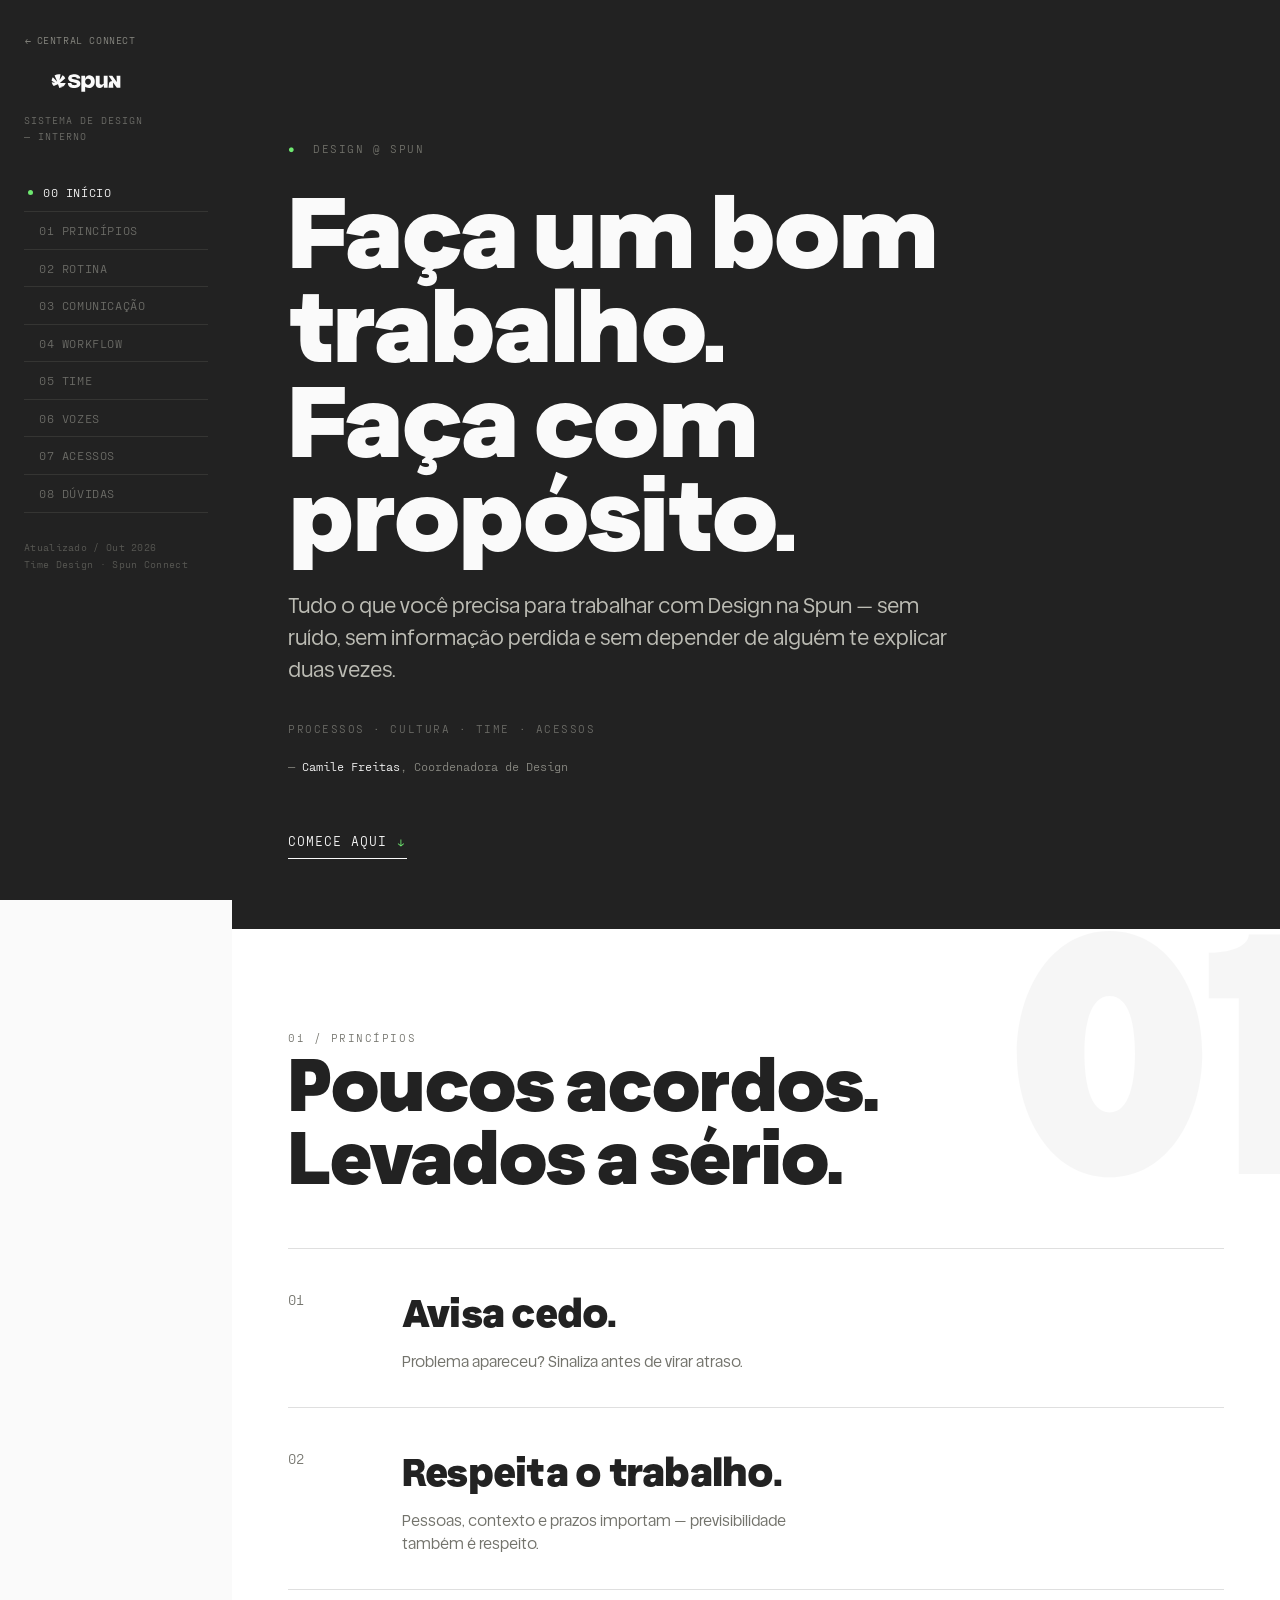
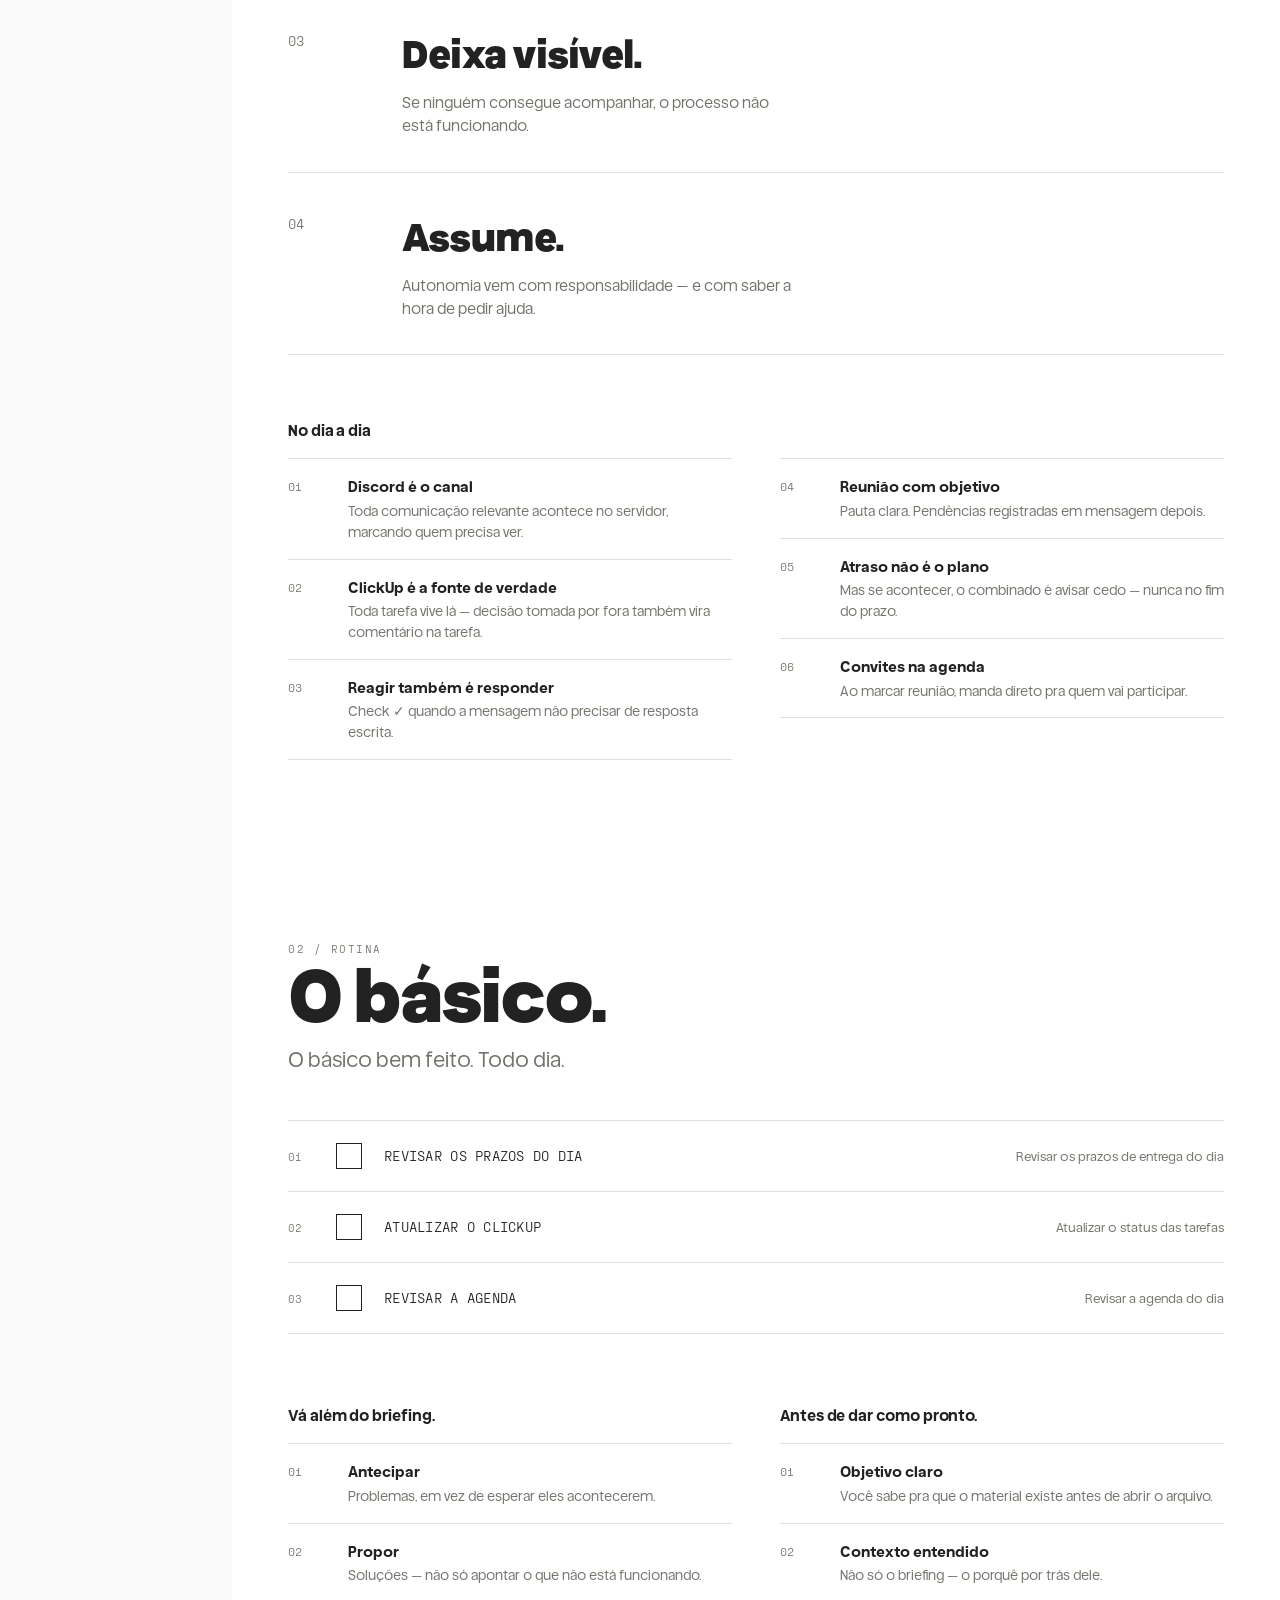
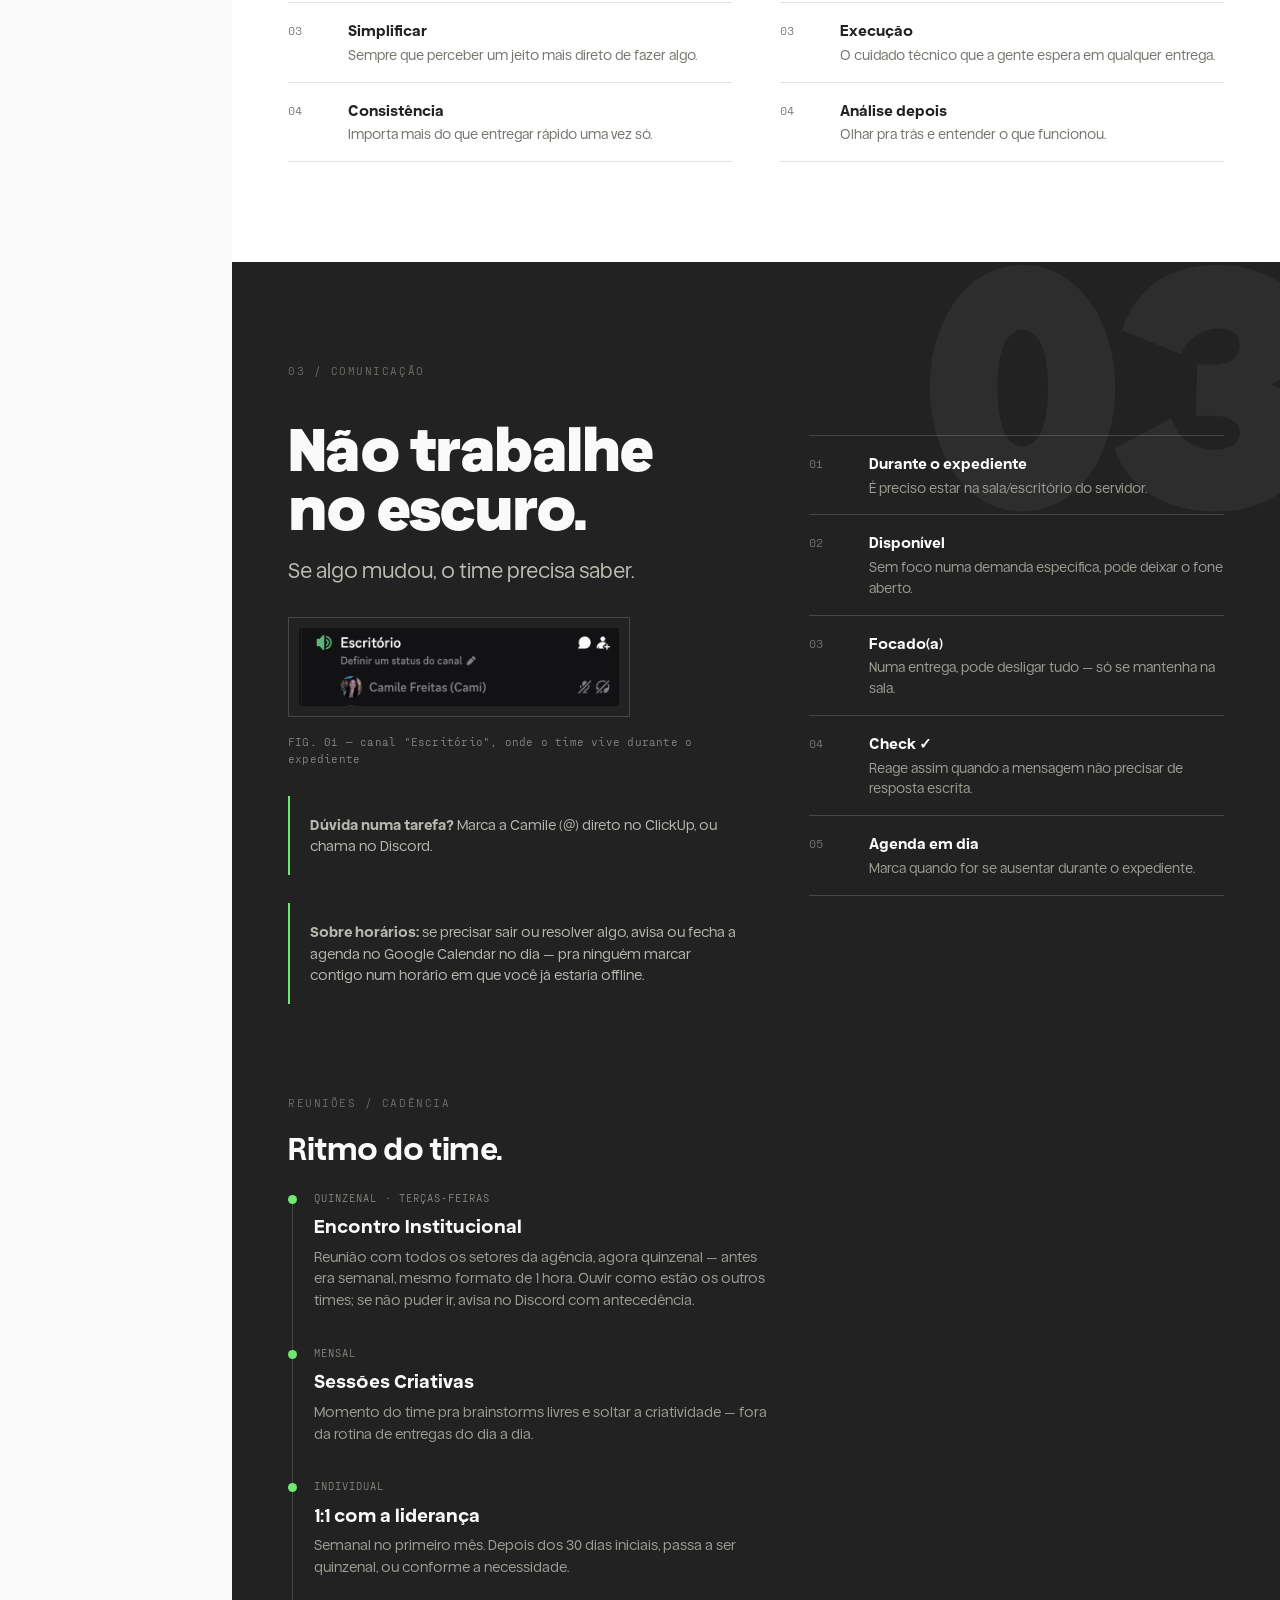
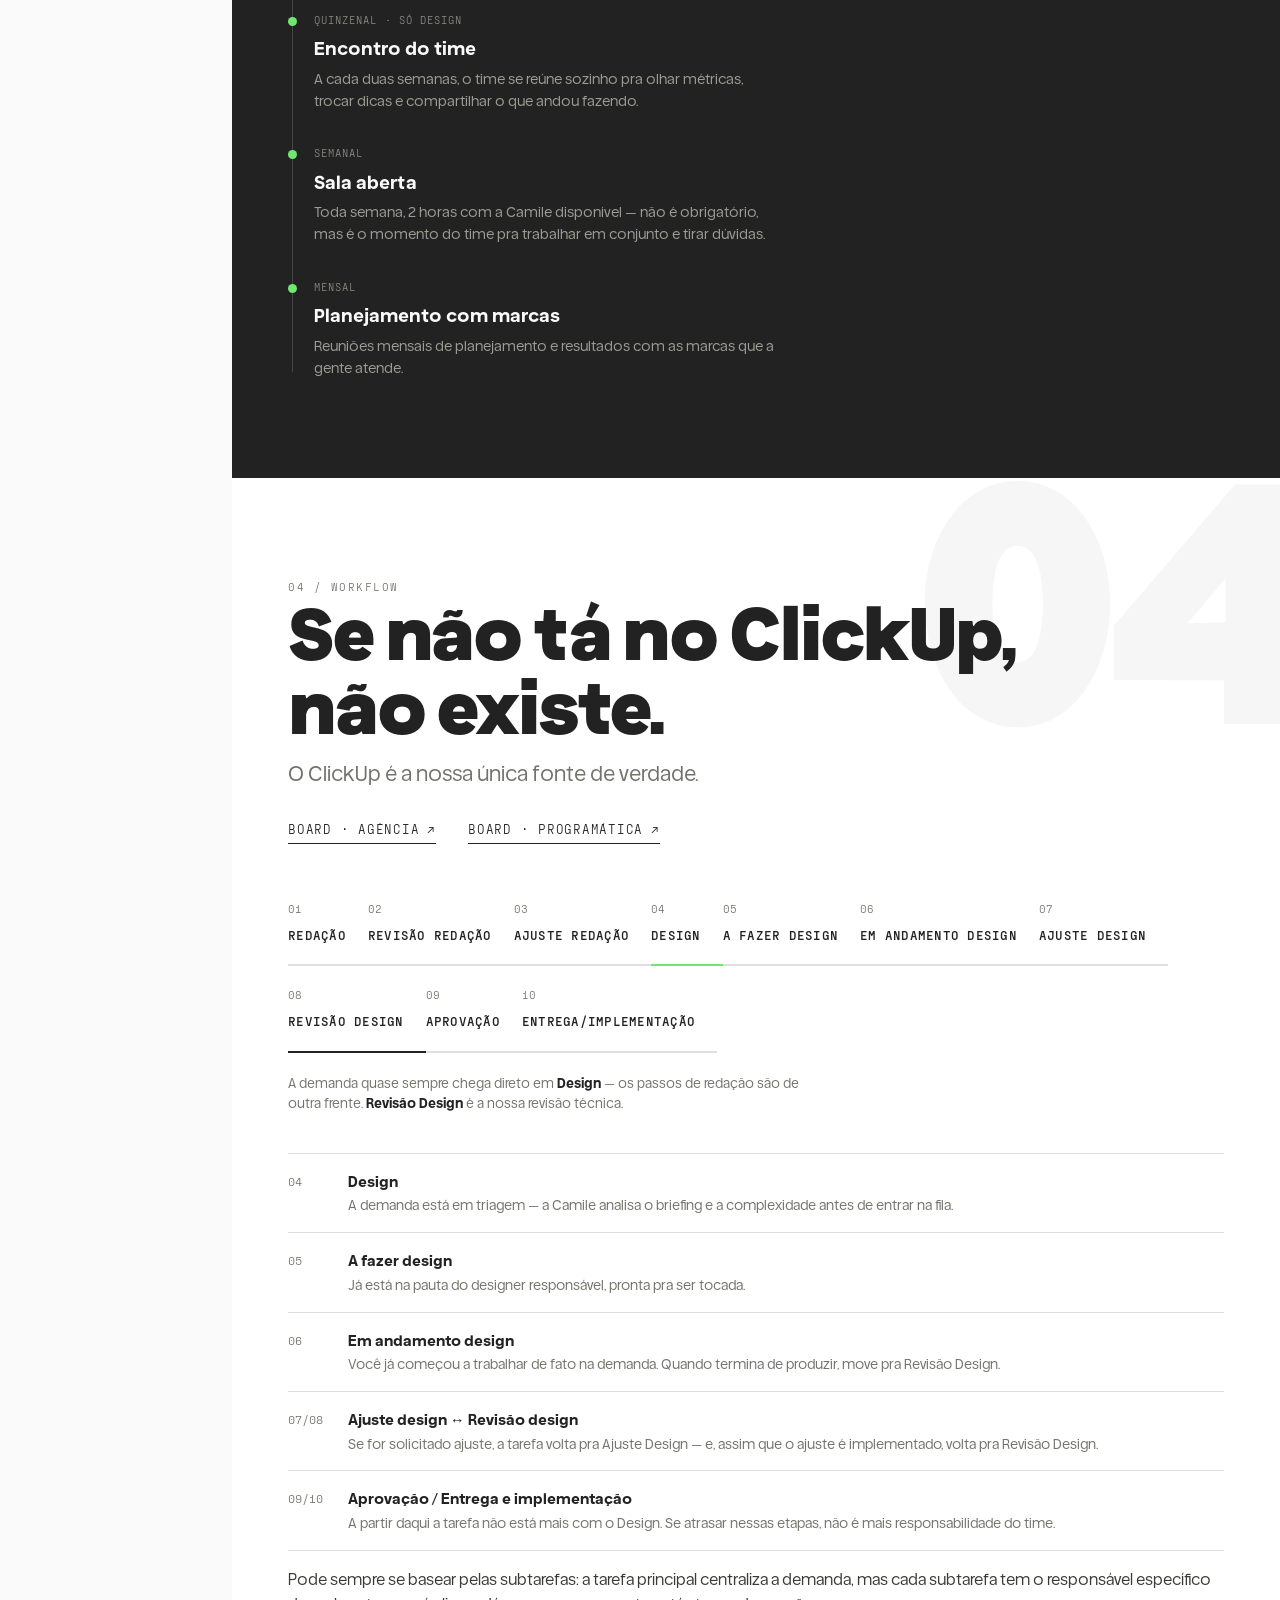
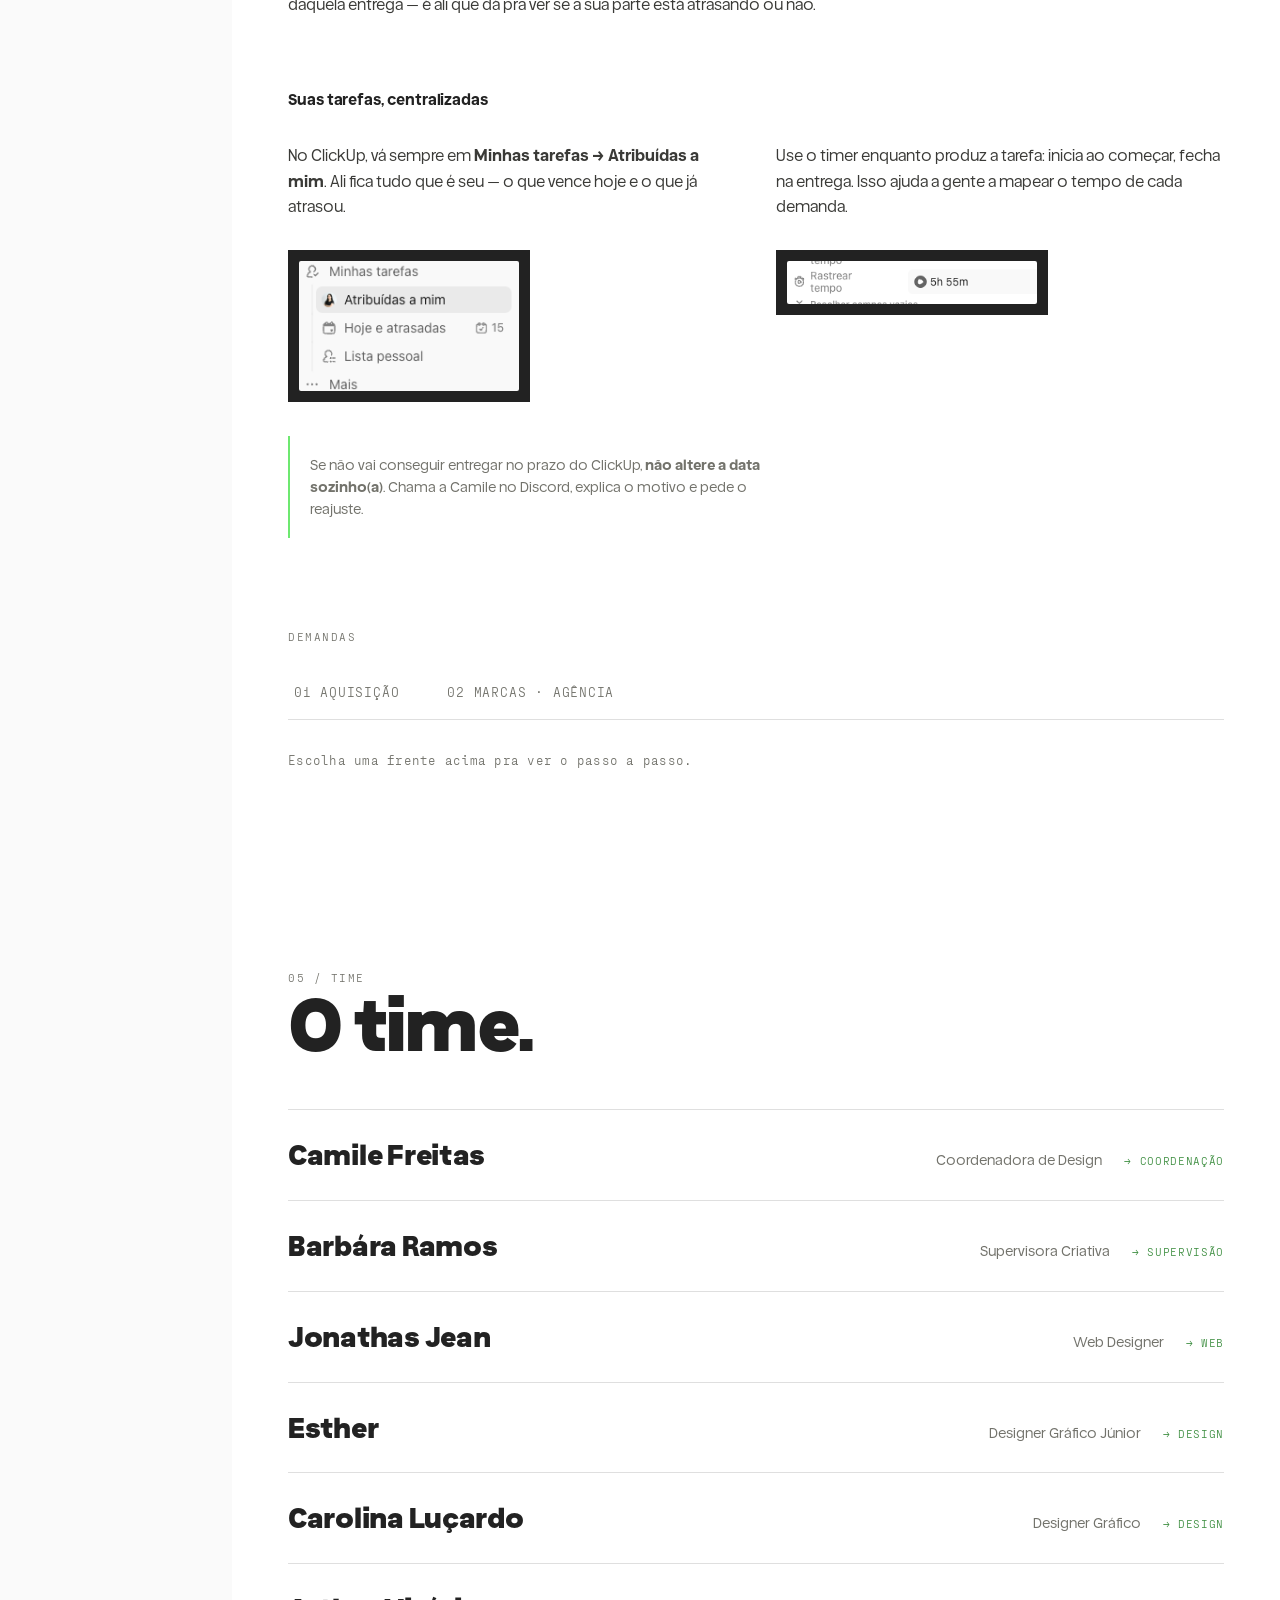
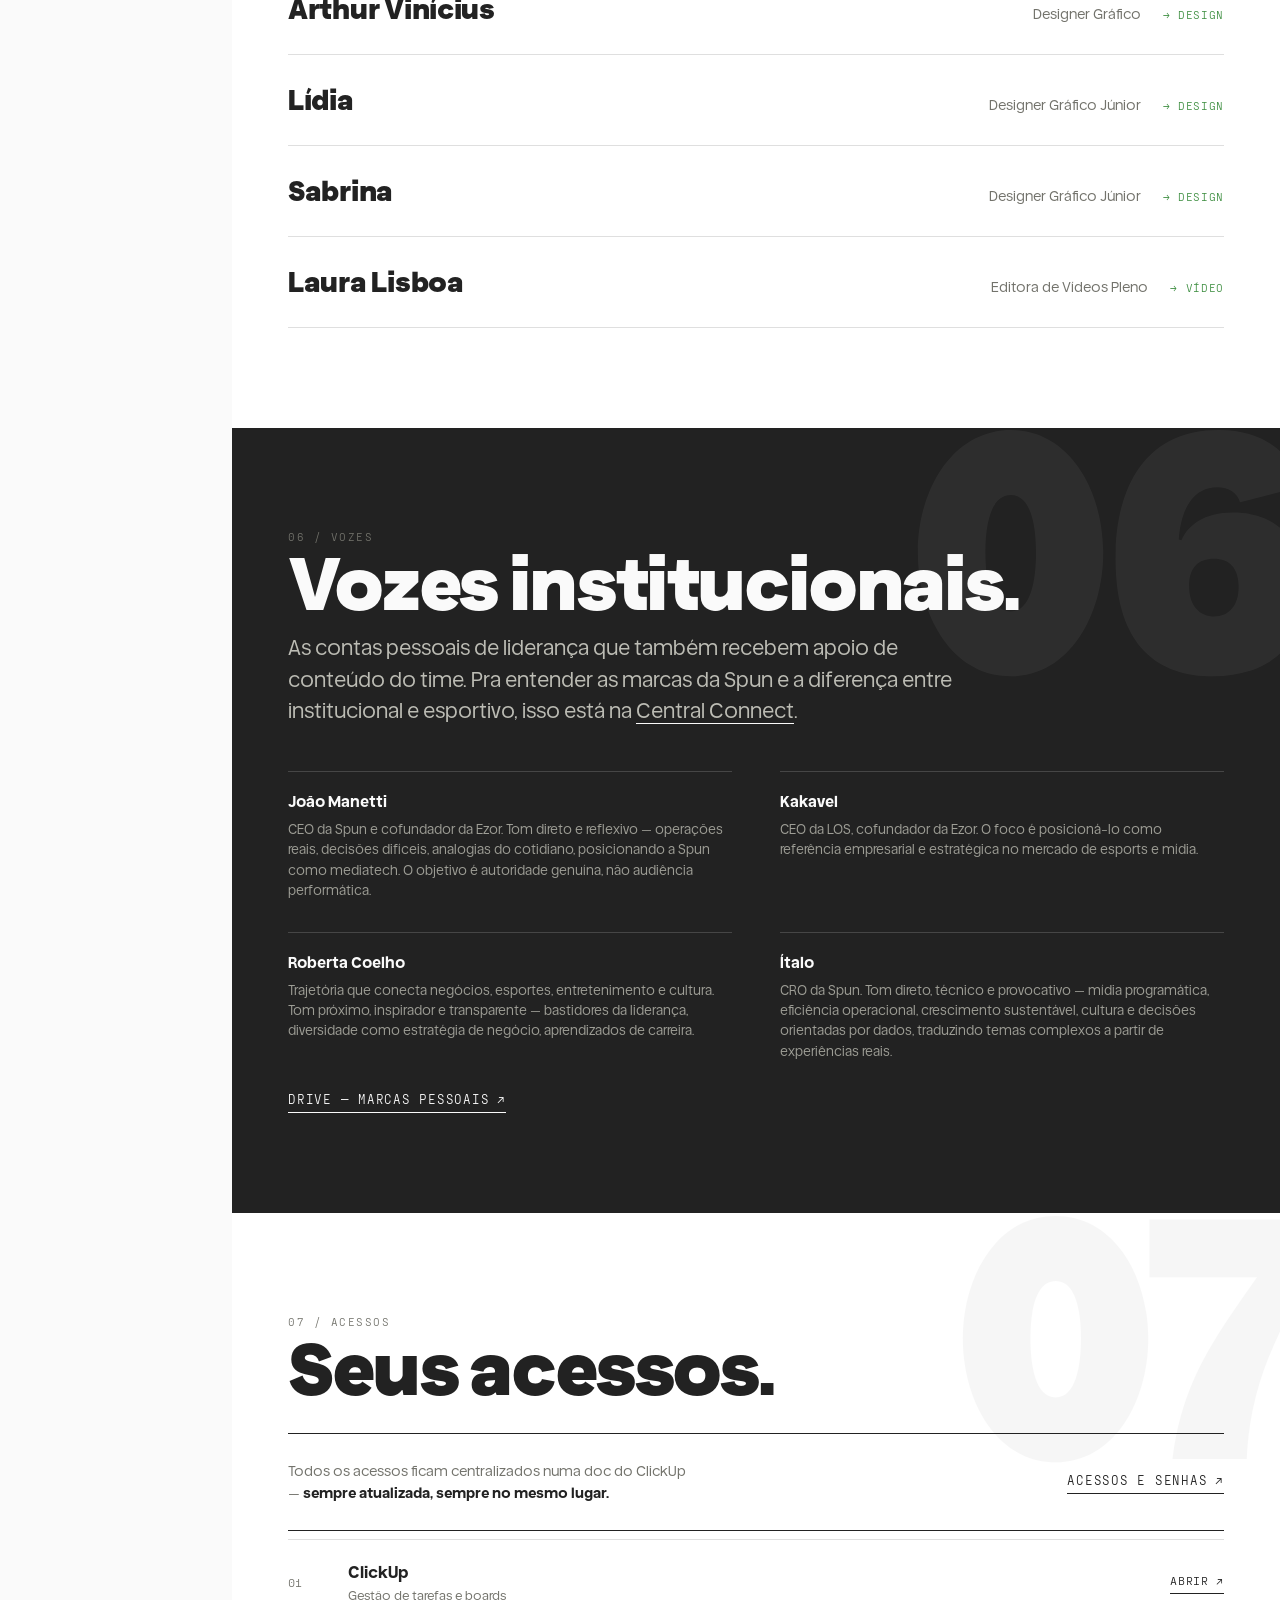
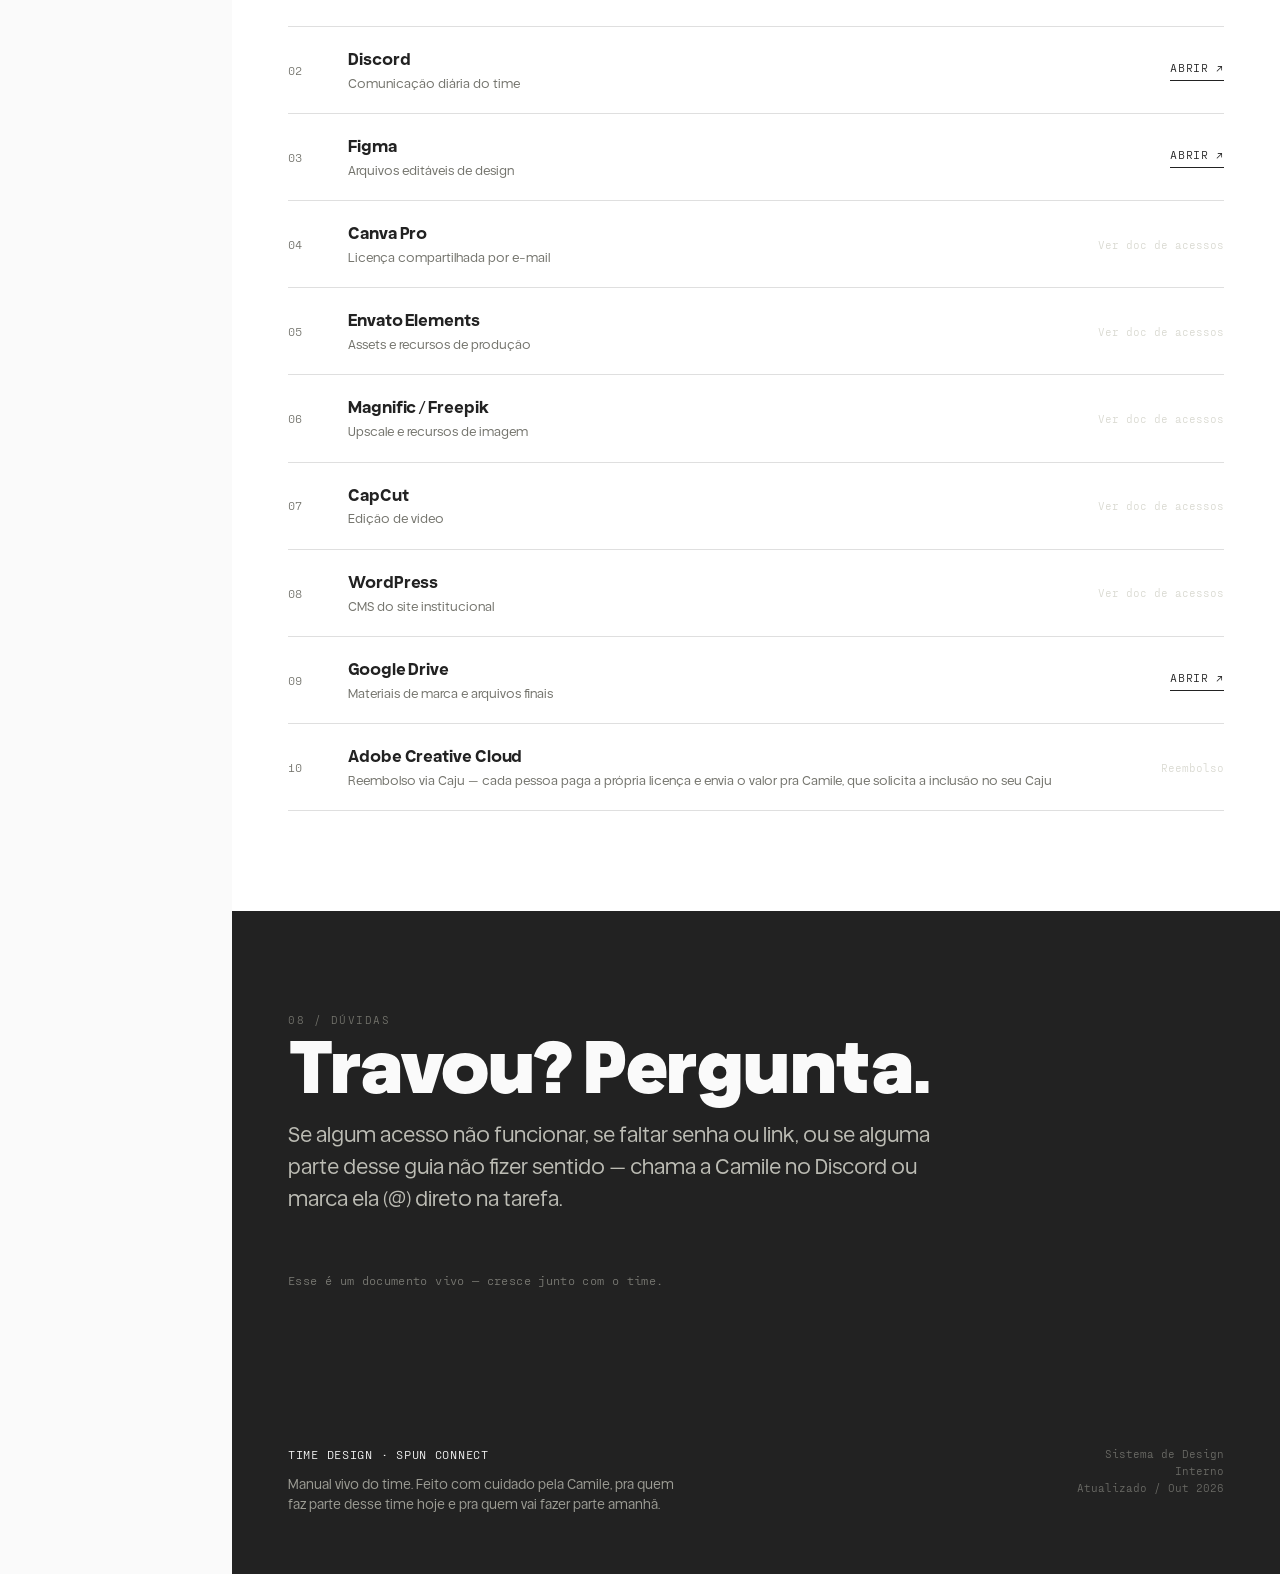
==== commit 1dd2a82c: "Add files via upload" ====
--- a/design.html
+++ b/design.html
@@ -87,10 +87,6 @@
   }
   .hero-inner{max-width:960px;}
   .hero .label{margin-bottom:26px;}
-  .hero-lines{overflow:hidden;}
-  .hero-lines span{display:block;transform:translateY(105%);transition:transform .9s cubic-bezier(.16,.9,.2,1);}
-  .hero-lines.on span{transform:translateY(0);}
-  .hero-lines:nth-of-type(1) span{transition-delay:.05s;}
   .hero .lede{margin-top:30px;color:#bcbcb4;}
   .hero-meta{
     margin-top:34px;font-family:var(--f-mono);font-size:11px;letter-spacing:0.14em;
@@ -336,10 +332,7 @@
     <header class="hero" id="top">
       <div class="hero-inner">
         <div class="label"><span class="acid">●</span>&nbsp; Design @ Spun</div>
-        <h1 class="h-hero">
-          <div class="hero-lines"><span>Faça um bom trabalho.</span></div>
-          <div class="hero-lines"><span>Faça com propósito.</span></div>
-        </h1>
+        <h1 class="h-hero">Faça um bom trabalho.<br>Faça com propósito.</h1>
         <p class="lede">Tudo o que você precisa para trabalhar com Design na Spun — sem ruído, sem informação perdida e sem depender de alguém te explicar duas vezes.</p>
         <div class="hero-meta">Processos · Cultura · Time · Acessos</div>
         <div class="hero-sign">— <b>Camile Freitas</b>, Coordenadora de Design</div>
@@ -736,13 +729,6 @@
 
 <script>
   var reduceMotion = window.matchMedia && window.matchMedia('(prefers-reduced-motion: reduce)').matches;
-
-  // hero line reveal
-  window.requestAnimationFrame(function(){
-    setTimeout(function(){
-      document.querySelectorAll('.hero-lines').forEach(function(el){ el.classList.add('on'); });
-    }, reduceMotion ? 0 : 120);
-  });
 
   // scroll progress + back to top
   var progressBar = document.getElementById('progress');
